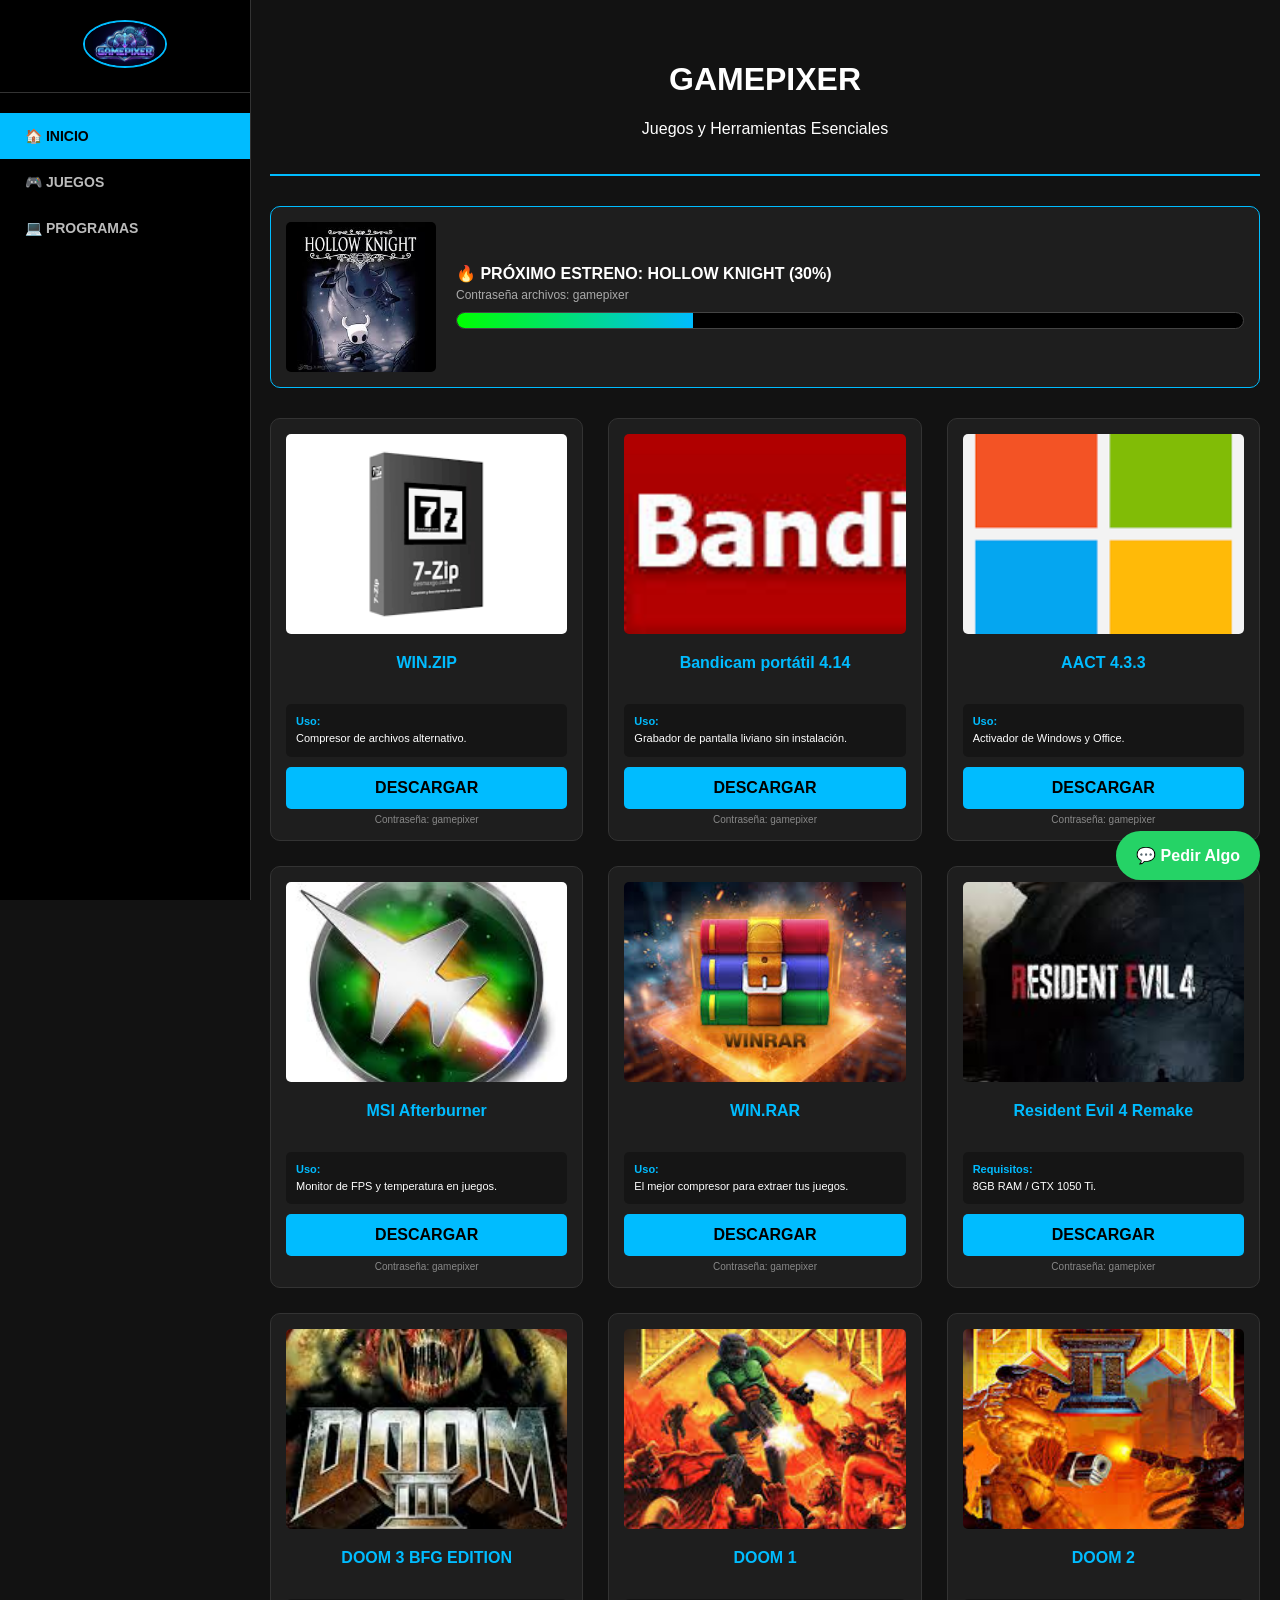
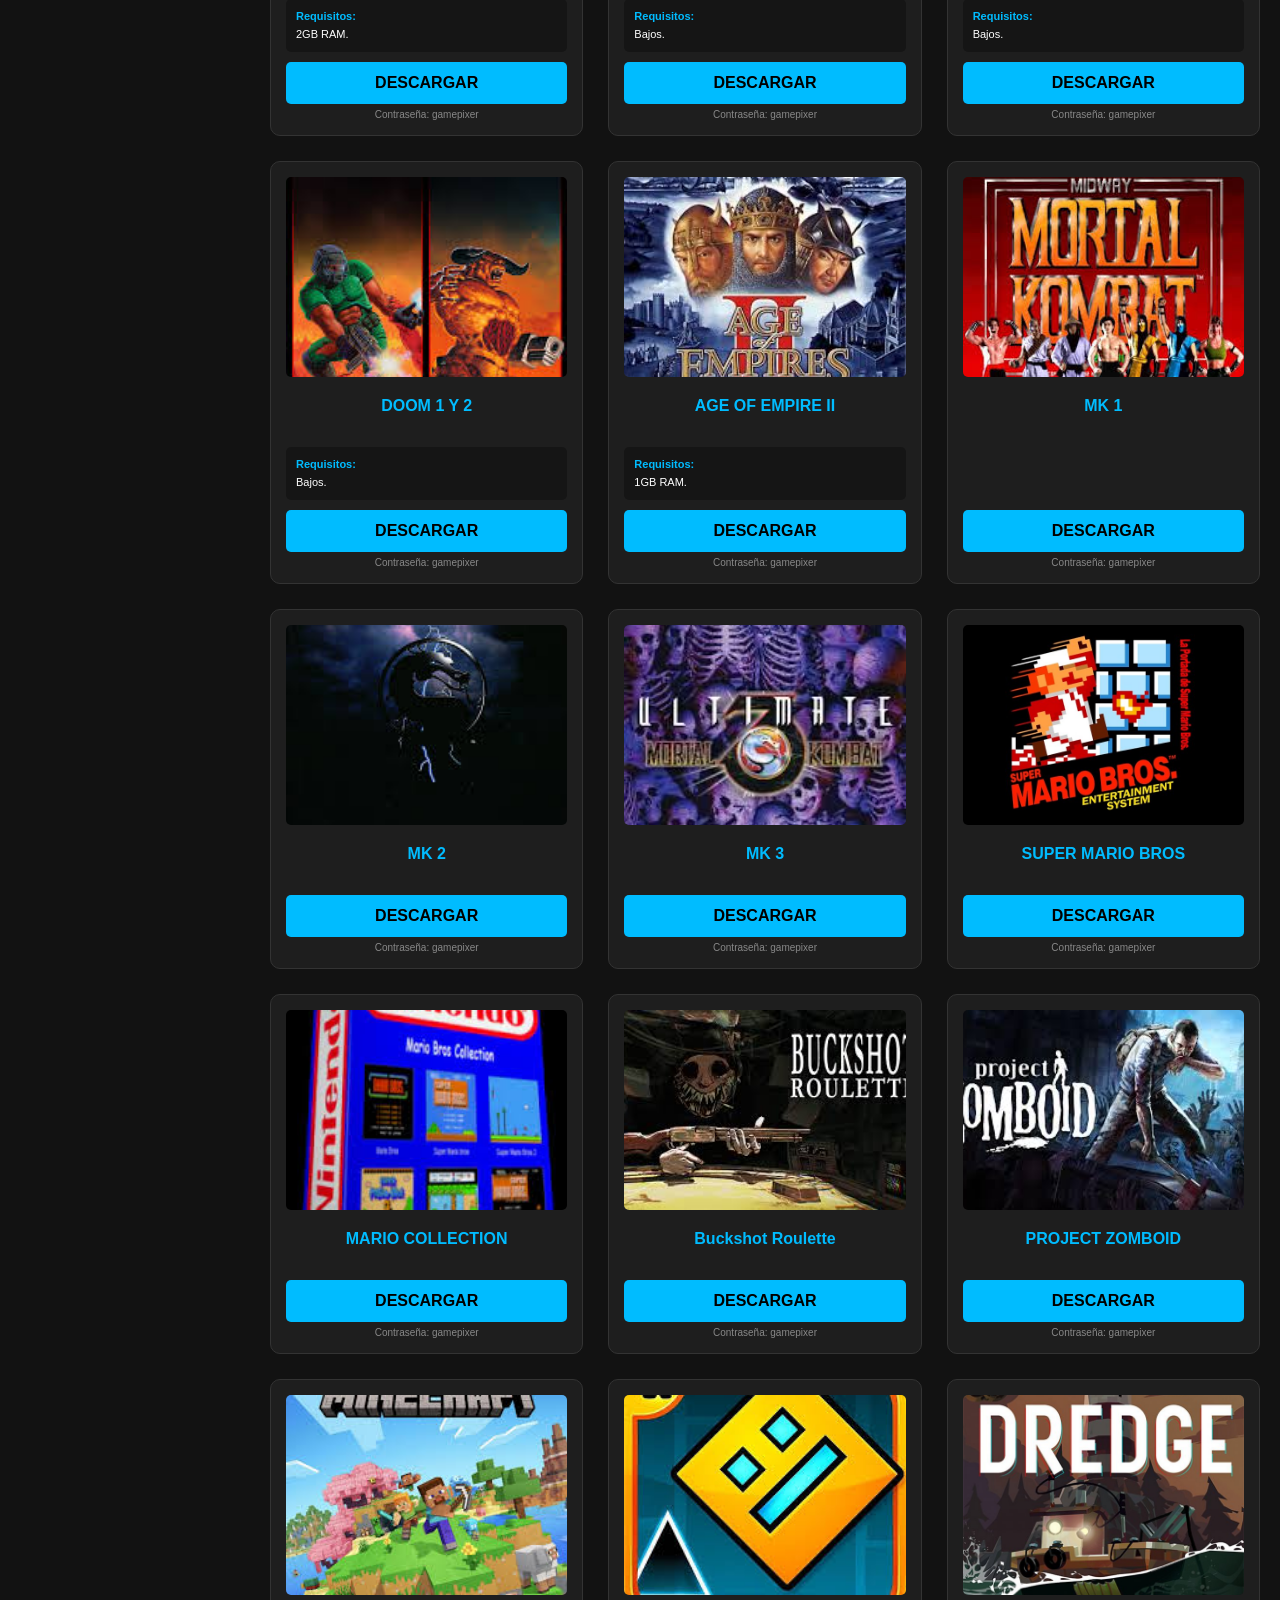
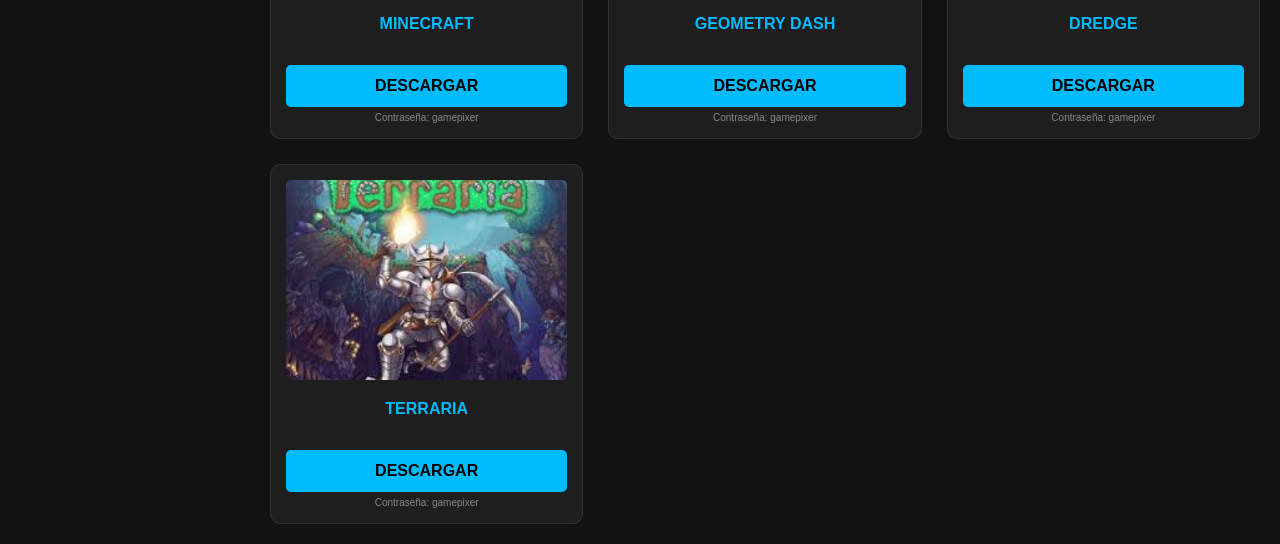
==== index.html @ 9a221add "Add files via upload" ====
<!DOCTYPE html>
<html lang="es">
<head>
    <meta charset="UTF-8">
    <meta name="viewport" content="width=device-width, initial-scale=1.0">
    <title>GamePixer | Catálogo Completo</title>
    <link rel="icon" href="imagenes/logo.jpg" type="image/x-icon">
    <style>
        :root {
            --primary: #00bcff;
            --bg-body: #121212;
            --bg-cards: #1e1e1e;
            --sidebar-width: 250px;
        }

        body {
            font-family: Arial, sans-serif;
            margin: 0;
            background-color: var(--bg-body);
            color: white;
            display: flex;
        }

        /* --- BARRA LATERAL --- */
        .sidebar {
            width: var(--sidebar-width);
            height: 100vh;
            background-color: #000;
            position: fixed;
            border-right: 1px solid #333;
            display: flex;
            flex-direction: column;
            z-index: 1000;
        }

        .sidebar-header {
            padding: 20px;
            text-align: center;
            border-bottom: 1px solid #333;
        }

        .sidebar-header img { width: 80px; border-radius: 50%; border: 2px solid var(--primary); }

        .nav-links { padding: 20px 0; flex-grow: 1; }

        .nav-item {
            padding: 15px 25px;
            cursor: pointer;
            transition: 0.3s;
            display: block;
            color: #bbb;
            text-decoration: none;
            font-weight: bold;
            font-size: 14px;
        }

        .nav-item:hover, .nav-item.active { background-color: var(--primary); color: #000; }

        /* --- CONTENIDO PRINCIPAL --- */
        .main-content {
            margin-left: var(--sidebar-width);
            flex-grow: 1;
            padding: 20px;
        }

        header {
            text-align: center;
            padding: 20px;
            border-bottom: 2px solid var(--primary);
            margin-bottom: 30px;
        }

        /* --- SECCIÓN DE ESTRENO --- */
        .seccion-estreno {
            background: var(--bg-cards);
            border-radius: 10px;
            margin-bottom: 30px;
            padding: 15px;
            border: 1px solid var(--primary);
            display: flex;
            align-items: center;
            gap: 20px;
            min-height: 120px; 
        }

        .foto-estreno {
            width: 150px;
            max-height: 150px;
            object-fit: contain; 
            border-radius: 5px;
            background-color: #000; 
        }

        .info-estreno {
            flex-grow: 1;
        }

        .barra-fuera {
            background: #000;
            height: 15px;
            border-radius: 10px;
            overflow: hidden;
            margin-top: 10px;
            border: 1px solid #444;
        }

        .barra-dentro {
            background: linear-gradient(90deg, #00ff00, var(--primary));
            width: 30%;
            height: 100%;
        }

        /* GRID */
        .grid-items {
            display: grid;
            grid-template-columns: repeat(auto-fill, minmax(240px, 1fr));
            gap: 25px;
        }

        .tarjeta {
            background-color: var(--bg-cards);
            border-radius: 10px;
            padding: 15px;
            text-align: left;
            transition: 0.3s;
            border: 1px solid #333;
            display: flex;
            flex-direction: column;
        }

        .tarjeta:hover { transform: translateY(-5px); border-color: var(--primary); }

        .tarjeta img {
            width: 100%;
            height: 200px;
            object-fit: cover;
            border-radius: 5px;
            margin-bottom: 10px;
        }

        .tarjeta h3 { font-size: 16px; margin: 10px 0; color: var(--primary); text-align: center; height: 40px; overflow: hidden; }

        .info-box {
            background: rgba(0,0,0,0.3);
            padding: 10px;
            border-radius: 5px;
            margin-bottom: 10px;
            font-size: 11px;
            line-height: 1.4;
        }

        .info-box strong { color: var(--primary); display: block; margin-bottom: 2px; }

        .pass-text {
            font-size: 10px;
            color: #888;
            text-align: center;
            margin-top: 5px;
        }

        .boton-descarga {
            display: block;
            background-color: var(--primary);
            color: #000;
            padding: 12px;
            text-decoration: none;
            font-weight: bold;
            border-radius: 5px;
            text-align: center;
            margin-top: auto;
        }

        .boton-whatsapp {
            position: fixed;
            bottom: 20px;
            right: 20px;
            background-color: #25d366;
            color: white;
            padding: 15px 20px;
            border-radius: 50px;
            text-decoration: none;
            font-weight: bold;
            z-index: 2000;
        }

        @media (max-width: 768px) {
            .sidebar { width: 70px; }
            .sidebar span { display: none; }
            .main-content { margin-left: 70px; }
            .seccion-estreno { flex-direction: column; text-align: center; }
        }
    </style>
</head>
<body>

<div class="sidebar">
    <div class="sidebar-header">
        <img src="imagenes/logo.jpg" alt="GamePixer">
    </div>
    <div class="nav-links">
        <div class="nav-item active" onclick="filtrar('TODO', this)"><span>🏠 INICIO</span></div>
        <div class="nav-item" onclick="filtrar('JUEGO', this)"><span>🎮 JUEGOS</span></div>
        <div class="nav-item" onclick="filtrar('PROGRAMA', this)"><span>💻 PROGRAMAS</span></div>
    </div>
</div>

<div class="main-content">
    <header>
        <h1>GAMEPIXER</h1>
        <p>Juegos y Herramientas Esenciales</p>
    </header>

    <div class="seccion-estreno">
        <img src="imagenes/hollow.jpg" alt="Estreno" class="foto-estreno">
        <div class="info-estreno">
            <strong>🔥 PRÓXIMO ESTRENO: HOLLOW KNIGHT (30%)</strong>
            <p style="font-size: 12px; color: #aaa; margin: 5px 0 0 0;">Contraseña archivos: gamepixer</p>
            <div class="barra-fuera"><div class="barra-dentro"></div></div>
        </div>
    </div>

    <div class="grid-items" id="contenedor">
        
        <div class="tarjeta" data-tipo="PROGRAMA">
            <img src="imagenes/ZIP7.png">
            <h3>WIN.ZIP</h3>
            <div class="info-box"><strong>Uso:</strong> Compresor de archivos alternativo.</div>
            <a href="https://gofile.io/d/qIQ98P" class="boton-descarga">DESCARGAR</a>
            <div class="pass-text">Contraseña: gamepixer</div>
        </div>

        <div class="tarjeta" data-tipo="PROGRAMA">
            <img src="imagenes/BANDICAM.jpg">
            <h3>Bandicam portátil 4.14</h3>
            <div class="info-box"><strong>Uso:</strong> Grabador de pantalla liviano sin instalación.</div>
            <a href="https://gofile.io/d/0h1gQy" class="boton-descarga">DESCARGAR</a>
            <div class="pass-text">Contraseña: gamepixer</div>
        </div>

        <div class="tarjeta" data-tipo="PROGRAMA">
            <img src="imagenes/MICROSOFT.png">
            <h3>AACT 4.3.3</h3>
            <div class="info-box"><strong>Uso:</strong> Activador de Windows y Office.</div>
            <a href="https://gofile.io/d/H23lP4" class="boton-descarga">DESCARGAR</a>
            <div class="pass-text">Contraseña: gamepixer</div>
        </div>

        <div class="tarjeta" data-tipo="PROGRAMA">
            <img src="imagenes/MSIAfterburnerInstaller.jpg">
            <h3>MSI Afterburner</h3>
            <div class="info-box"><strong>Uso:</strong> Monitor de FPS y temperatura en juegos.</div>
            <a href="https://gofile.io/d/PRZDaD" class="boton-descarga">DESCARGAR</a>
            <div class="pass-text">Contraseña: gamepixer</div>
        </div>

        <div class="tarjeta" data-tipo="PROGRAMA">
            <img src="imagenes/WINRAR.jpg">
            <h3>WIN.RAR</h3>
            <div class="info-box"><strong>Uso:</strong> El mejor compresor para extraer tus juegos.</div>
            <a href="https://gofile.io/d/wZ80CS" class="boton-descarga">DESCARGAR</a>
            <div class="pass-text">Contraseña: gamepixer</div>
        </div>

        <div class="tarjeta" data-tipo="JUEGO">
            <img src="imagenes/Resident Evil 4 Remake.jpg">
            <h3>Resident Evil 4 Remake</h3>
            <div class="info-box"><strong>Requisitos:</strong> 8GB RAM / GTX 1050 Ti.</div>
            <a href="https://gofile.io/d/7zPGEW" class="boton-descarga">DESCARGAR</a>
            <div class="pass-text">Contraseña: gamepixer</div>
        </div>

        <div class="tarjeta" data-tipo="JUEGO">
            <img src="imagenes/doom 3.jpg">
            <h3>DOOM 3 BFG EDITION</h3>
            <div class="info-box"><strong>Requisitos:</strong> 2GB RAM.</div>
            <a href="https://www.mediafire.com/file/buujd9rqsb7e8dl/Doom_3_BFG_EDITION_-_RanDyso.rar/file" class="boton-descarga">DESCARGAR</a>
            <div class="pass-text">Contraseña: gamepixer</div>
        </div>

        <div class="tarjeta" data-tipo="JUEGO">
            <img src="imagenes/doom 1.jpg">
            <h3>DOOM 1</h3>
            <div class="info-box"><strong>Requisitos:</strong> Bajos.</div>
            <a href="https://www.mediafire.com/file/7cjsrg2r5k3xvma/Doom_1.rar/file" class="boton-descarga">DESCARGAR</a>
            <div class="pass-text">Contraseña: gamepixer</div>
        </div>

        <div class="tarjeta" data-tipo="JUEGO">
            <img src="imagenes/doom 2.jpg">
            <h3>DOOM 2</h3>
            <div class="info-box"><strong>Requisitos:</strong> Bajos.</div>
            <a href="https://www.mediafire.com/file/2aodacdw733qvou/Doom_2.rar/file" class="boton-descarga">DESCARGAR</a>
            <div class="pass-text">Contraseña: gamepixer</div>
        </div>

        <div class="tarjeta" data-tipo="JUEGO">
            <img src="imagenes/DOOM 1 Y 2.jpg">
            <h3>DOOM 1 Y 2</h3>
            <div class="info-box"><strong>Requisitos:</strong> Bajos.</div>
            <a href="https://gofile.io/d/fPKMxI" class="boton-descarga">DESCARGAR</a>
            <div class="pass-text">Contraseña: gamepixer</div>
        </div>

        <div class="tarjeta" data-tipo="JUEGO">
            <img src="imagenes/age of empire 2.jpg">
            <h3>AGE OF EMPIRE II</h3>
            <div class="info-box"><strong>Requisitos:</strong> 1GB RAM.</div>
            <a href="https://www.mediafire.com/file/c32ar38s7r1mndc/A.O.E_2.rar/file" class="boton-descarga">DESCARGAR</a>
            <div class="pass-text">Contraseña: gamepixer</div>
        </div>

        <div class="tarjeta" data-tipo="JUEGO">
            <img src="imagenes/mk 1.jpg">
            <h3>MK 1</h3>
            <a href="https://www.mediafire.com/file/uuafy6p45zyuf50/MORTAL_KOMBAT_1.rar/file" class="boton-descarga">DESCARGAR</a>
            <div class="pass-text">Contraseña: gamepixer</div>
        </div>

        <div class="tarjeta" data-tipo="JUEGO">
            <img src="imagenes/mk 2.jpg">
            <h3>MK 2</h3>
            <a href="https://www.mediafire.com/file/wenqun0x2u6hn5w/MORTAL_KOMBAT_2.rar/file" class="boton-descarga">DESCARGAR</a>
            <div class="pass-text">Contraseña: gamepixer</div>
        </div>

        <div class="tarjeta" data-tipo="JUEGO">
            <img src="imagenes/mk 3.jpg">
            <h3>MK 3</h3>
            <a href="https://www.mediafire.com/file/0l86cm60s8a2ce8/MORTAL_KOMBAT_3.rar/file" class="boton-descarga">DESCARGAR</a>
            <div class="pass-text">Contraseña: gamepixer</div>
        </div>

        <div class="tarjeta" data-tipo="JUEGO">
            <img src="imagenes/super mario bros.jpg">
            <h3>SUPER MARIO BROS</h3>
            <a href="https://www.mediafire.com/file/9eaolq4cr1rz6fc/super_mario_bros_1.rar/file" class="boton-descarga">DESCARGAR</a>
            <div class="pass-text">Contraseña: gamepixer</div>
        </div>

        <div class="tarjeta" data-tipo="JUEGO">
            <img src="imagenes/mario collection.jpg">
            <h3>MARIO COLLECTION</h3>
            <a href="https://www.mediafire.com/file/w9njimq8pnwq54l/Mario_Bros_Collection.rar/file" class="boton-descarga">DESCARGAR</a>
            <div class="pass-text">Contraseña: gamepixer</div>
        </div>

        <div class="tarjeta" data-tipo="JUEGO">
            <img src="imagenes/Buckshot Roulette.jpg">
            <h3>Buckshot Roulette</h3>
            <a href="https://www.mediafire.com/file/c6e1gdxej610f4g/BuckShot-Roulette-SteamRIP.com.rar/file" class="boton-descarga">DESCARGAR</a>
            <div class="pass-text">Contraseña: gamepixer</div>
        </div>

        <div class="tarjeta" data-tipo="JUEGO">
            <img src="imagenes/PROJECT ZOMBOID.jpg">
            <h3>PROJECT ZOMBOID</h3>
            <a href="https://gofile.io/d/4NBZgI" class="boton-descarga">DESCARGAR</a>
            <div class="pass-text">Contraseña: gamepixer</div>
        </div>

        <div class="tarjeta" data-tipo="JUEGO">
            <img src="imagenes/minecrtaft.jpg">
            <h3>MINECRAFT</h3>
            <a href="https://www.mediafire.com/file/7mk994oiqe074ow/Minecraft_Bedrock_Edition.iso/file" class="boton-descarga">DESCARGAR</a>
            <div class="pass-text">Contraseña: gamepixer</div>
        </div>

        <div class="tarjeta" data-tipo="JUEGO">
            <img src="imagenes/geometridash.jpg">
            <h3>GEOMETRY DASH</h3>
            <a href="https://www.mediafire.com/file/88488wd72eqauvp/geometry_dash.zip/file" class="boton-descarga">DESCARGAR</a>
            <div class="pass-text">Contraseña: gamepixer</div>
        </div>

        <div class="tarjeta" data-tipo="JUEGO">
            <img src="imagenes/dredge.jpg">
            <h3>DREDGE</h3>
            <a href="https://www.mediafire.com/file/spyvknm5qsvhcwj/dredge.rar/file" class="boton-descarga">DESCARGAR</a>
            <div class="pass-text">Contraseña: gamepixer</div>
        </div>

        <div class="tarjeta" data-tipo="JUEGO">
            <img src="imagenes/terraria.jpg">
            <h3>TERRARIA</h3>
            <a href="https://www.mediafire.com/file/nb16j1nbk3xlnbg/Terraria.iso/file" class="boton-descarga">DESCARGAR</a>
            <div class="pass-text">Contraseña: gamepixer</div>
        </div>

    </div>
</div>

<a href="https://wa.me/2665277808" class="boton-whatsapp" target="_blank">💬 Pedir Algo</a>

<script>
    function filtrar(tipo, el) {
        document.querySelectorAll('.nav-item').forEach(item => item.classList.remove('active'));
        el.classList.add('active');

        let tarjetas = document.getElementsByClassName('tarjeta');
        for (let t of tarjetas) {
            if (tipo === 'TODO') {
                t.style.display = "flex";
            } else {
                t.style.display = (t.getAttribute('data-tipo') === tipo) ? "flex" : "none";
            }
        }
    }
</script>

</body>
</html>
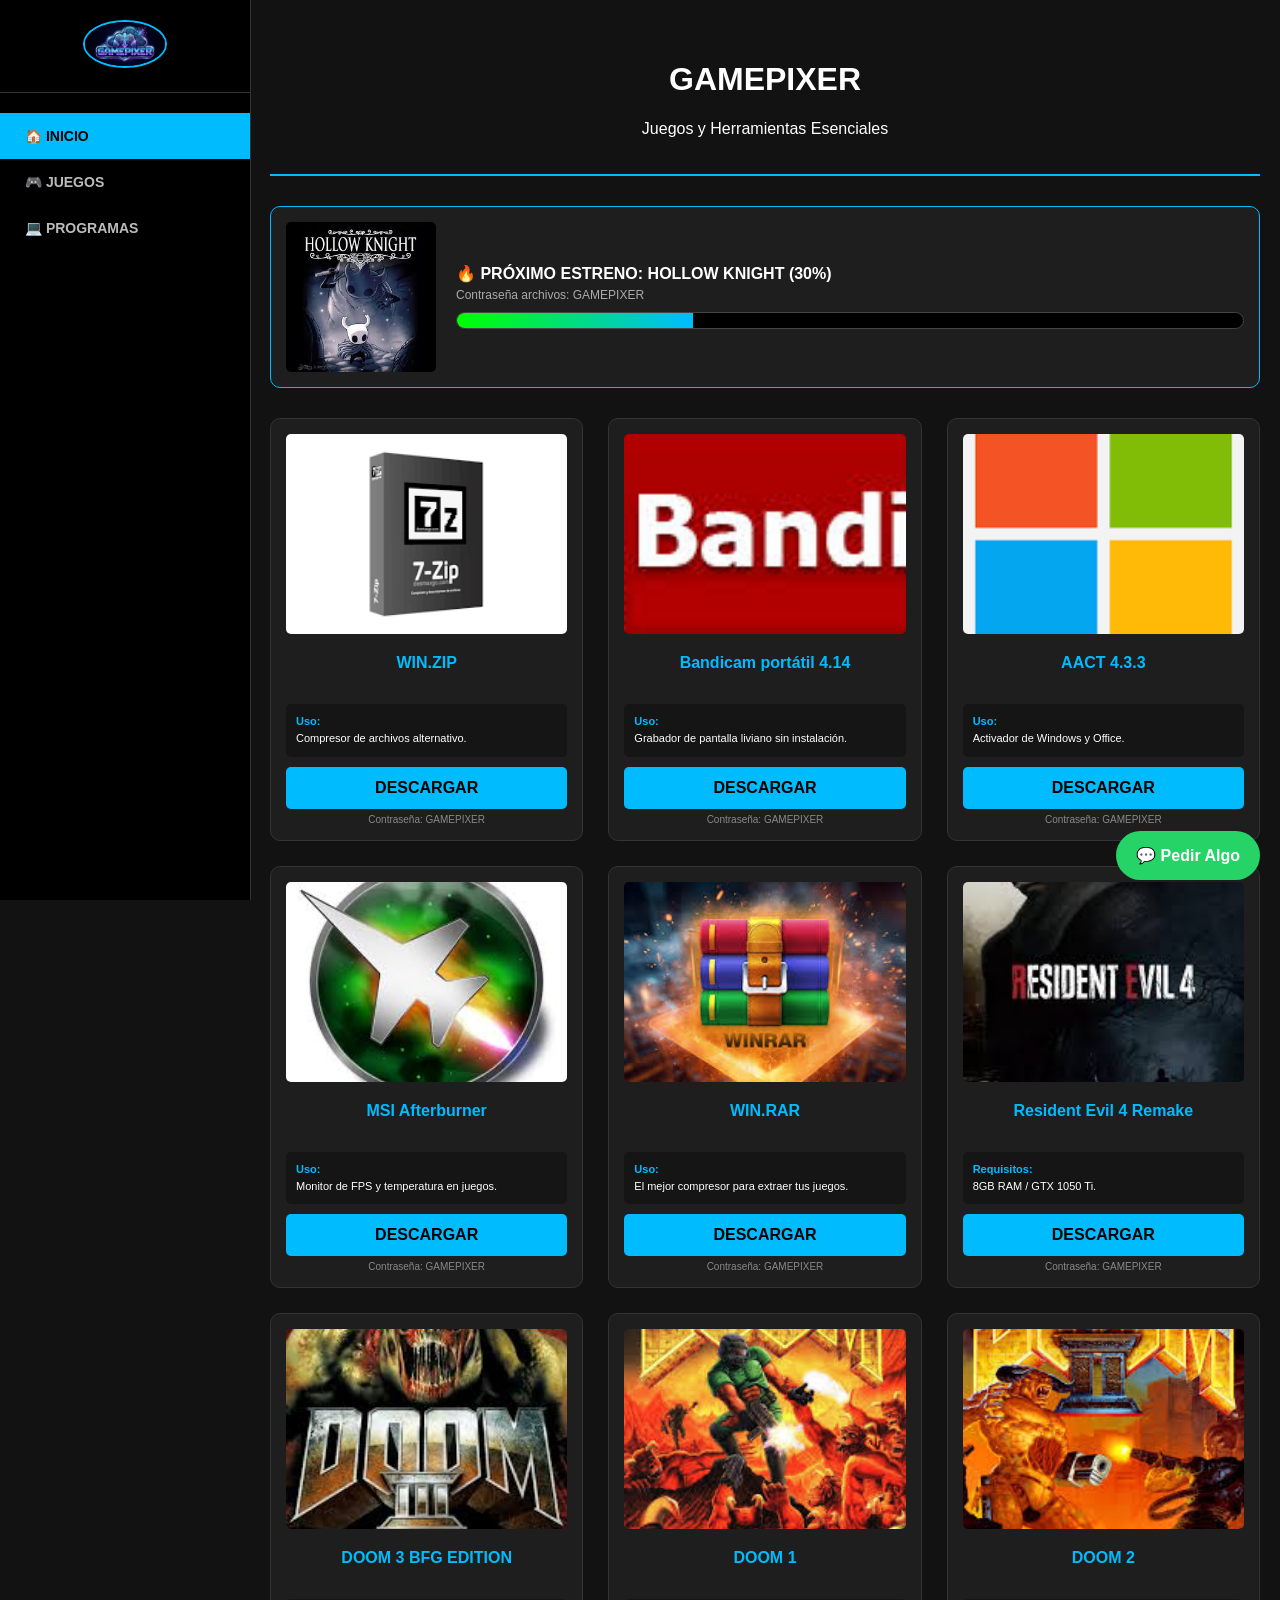
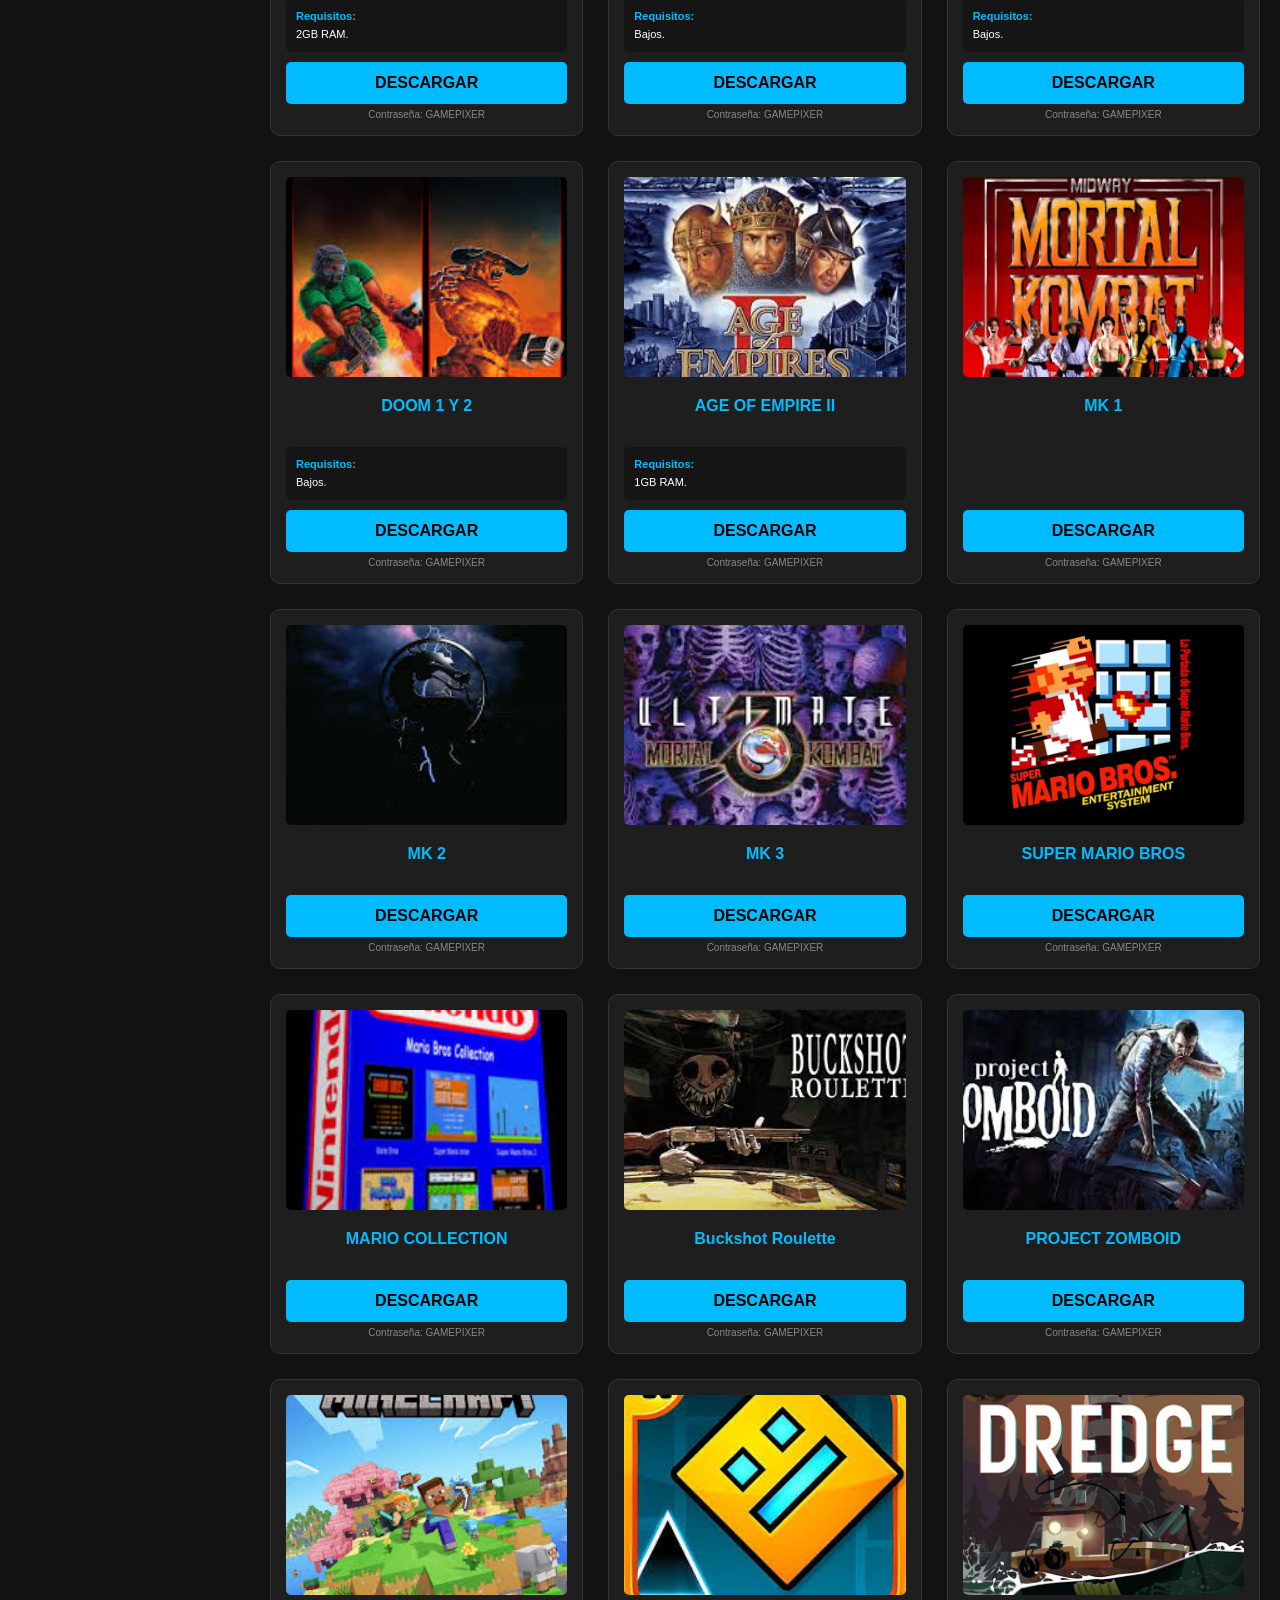
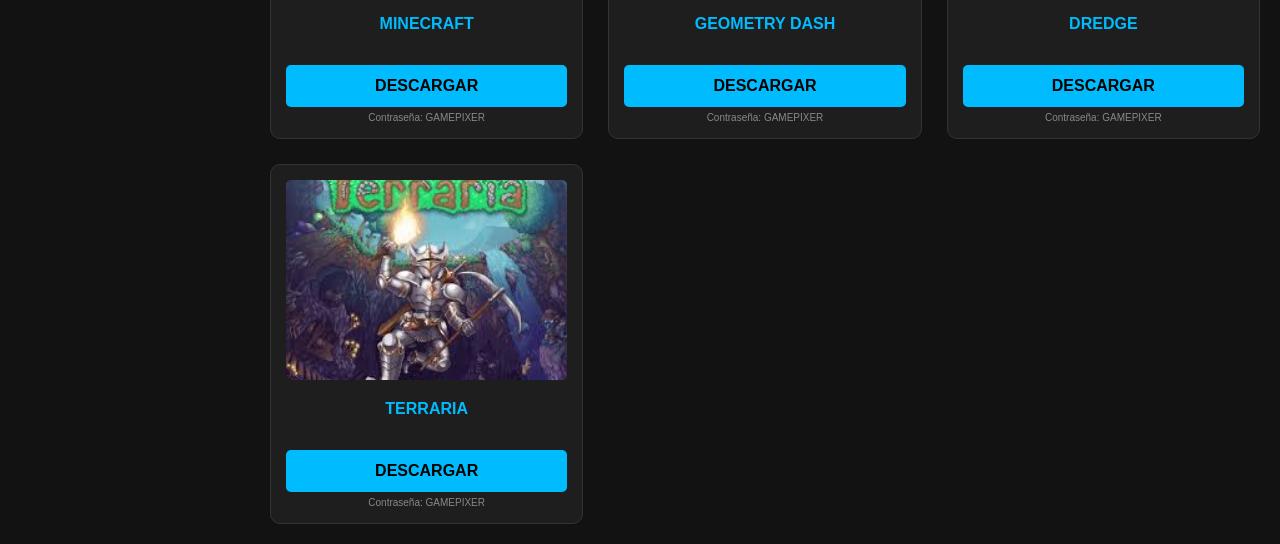
==== commit 9d41f821: "Add files via upload" ====
--- a/index.html
+++ b/index.html
@@ -195,7 +195,7 @@
 
 <div class="sidebar">
     <div class="sidebar-header">
-        <img src="imagenes/logo.jpg" alt="GamePixer">
+        <img src="imagenes/logo.jpg" alt="GAMEPIXER">
     </div>
     <div class="nav-links">
         <div class="nav-item active" onclick="filtrar('TODO', this)"><span>🏠 INICIO</span></div>
@@ -214,7 +214,7 @@
         <img src="imagenes/hollow.jpg" alt="Estreno" class="foto-estreno">
         <div class="info-estreno">
             <strong>🔥 PRÓXIMO ESTRENO: HOLLOW KNIGHT (30%)</strong>
-            <p style="font-size: 12px; color: #aaa; margin: 5px 0 0 0;">Contraseña archivos: gamepixer</p>
+            <p style="font-size: 12px; color: #aaa; margin: 5px 0 0 0;">Contraseña archivos: GAMEPIXER</p>
             <div class="barra-fuera"><div class="barra-dentro"></div></div>
         </div>
     </div>
@@ -226,7 +226,7 @@
             <h3>WIN.ZIP</h3>
             <div class="info-box"><strong>Uso:</strong> Compresor de archivos alternativo.</div>
             <a href="https://gofile.io/d/qIQ98P" class="boton-descarga">DESCARGAR</a>
-            <div class="pass-text">Contraseña: gamepixer</div>
+            <div class="pass-text">Contraseña: GAMEPIXER</div>
         </div>
 
         <div class="tarjeta" data-tipo="PROGRAMA">
@@ -234,7 +234,7 @@
             <h3>Bandicam portátil 4.14</h3>
             <div class="info-box"><strong>Uso:</strong> Grabador de pantalla liviano sin instalación.</div>
             <a href="https://gofile.io/d/0h1gQy" class="boton-descarga">DESCARGAR</a>
-            <div class="pass-text">Contraseña: gamepixer</div>
+            <div class="pass-text">Contraseña: GAMEPIXER</div>
         </div>
 
         <div class="tarjeta" data-tipo="PROGRAMA">
@@ -242,7 +242,7 @@
             <h3>AACT 4.3.3</h3>
             <div class="info-box"><strong>Uso:</strong> Activador de Windows y Office.</div>
             <a href="https://gofile.io/d/H23lP4" class="boton-descarga">DESCARGAR</a>
-            <div class="pass-text">Contraseña: gamepixer</div>
+            <div class="pass-text">Contraseña: GAMEPIXER</div>
         </div>
 
         <div class="tarjeta" data-tipo="PROGRAMA">
@@ -250,7 +250,7 @@
             <h3>MSI Afterburner</h3>
             <div class="info-box"><strong>Uso:</strong> Monitor de FPS y temperatura en juegos.</div>
             <a href="https://gofile.io/d/PRZDaD" class="boton-descarga">DESCARGAR</a>
-            <div class="pass-text">Contraseña: gamepixer</div>
+            <div class="pass-text">Contraseña: GAMEPIXER</div>
         </div>
 
         <div class="tarjeta" data-tipo="PROGRAMA">
@@ -258,7 +258,7 @@
             <h3>WIN.RAR</h3>
             <div class="info-box"><strong>Uso:</strong> El mejor compresor para extraer tus juegos.</div>
             <a href="https://gofile.io/d/wZ80CS" class="boton-descarga">DESCARGAR</a>
-            <div class="pass-text">Contraseña: gamepixer</div>
+            <div class="pass-text">Contraseña: GAMEPIXER</div>
         </div>
 
         <div class="tarjeta" data-tipo="JUEGO">
@@ -266,7 +266,7 @@
             <h3>Resident Evil 4 Remake</h3>
             <div class="info-box"><strong>Requisitos:</strong> 8GB RAM / GTX 1050 Ti.</div>
             <a href="https://gofile.io/d/7zPGEW" class="boton-descarga">DESCARGAR</a>
-            <div class="pass-text">Contraseña: gamepixer</div>
+            <div class="pass-text">Contraseña: GAMEPIXER</div>
         </div>
 
         <div class="tarjeta" data-tipo="JUEGO">
@@ -274,7 +274,7 @@
             <h3>DOOM 3 BFG EDITION</h3>
             <div class="info-box"><strong>Requisitos:</strong> 2GB RAM.</div>
             <a href="https://www.mediafire.com/file/buujd9rqsb7e8dl/Doom_3_BFG_EDITION_-_RanDyso.rar/file" class="boton-descarga">DESCARGAR</a>
-            <div class="pass-text">Contraseña: gamepixer</div>
+            <div class="pass-text">Contraseña: GAMEPIXER</div>
         </div>
 
         <div class="tarjeta" data-tipo="JUEGO">
@@ -282,7 +282,7 @@
             <h3>DOOM 1</h3>
             <div class="info-box"><strong>Requisitos:</strong> Bajos.</div>
             <a href="https://www.mediafire.com/file/7cjsrg2r5k3xvma/Doom_1.rar/file" class="boton-descarga">DESCARGAR</a>
-            <div class="pass-text">Contraseña: gamepixer</div>
+            <div class="pass-text">Contraseña: GAMEPIXER</div>
         </div>
 
         <div class="tarjeta" data-tipo="JUEGO">
@@ -290,7 +290,7 @@
             <h3>DOOM 2</h3>
             <div class="info-box"><strong>Requisitos:</strong> Bajos.</div>
             <a href="https://www.mediafire.com/file/2aodacdw733qvou/Doom_2.rar/file" class="boton-descarga">DESCARGAR</a>
-            <div class="pass-text">Contraseña: gamepixer</div>
+            <div class="pass-text">Contraseña: GAMEPIXER</div>
         </div>
 
         <div class="tarjeta" data-tipo="JUEGO">
@@ -298,7 +298,7 @@
             <h3>DOOM 1 Y 2</h3>
             <div class="info-box"><strong>Requisitos:</strong> Bajos.</div>
             <a href="https://gofile.io/d/fPKMxI" class="boton-descarga">DESCARGAR</a>
-            <div class="pass-text">Contraseña: gamepixer</div>
+            <div class="pass-text">Contraseña: GAMEPIXER</div>
         </div>
 
         <div class="tarjeta" data-tipo="JUEGO">
@@ -306,84 +306,84 @@
             <h3>AGE OF EMPIRE II</h3>
             <div class="info-box"><strong>Requisitos:</strong> 1GB RAM.</div>
             <a href="https://www.mediafire.com/file/c32ar38s7r1mndc/A.O.E_2.rar/file" class="boton-descarga">DESCARGAR</a>
-            <div class="pass-text">Contraseña: gamepixer</div>
+            <div class="pass-text">Contraseña: GAMEPIXER</div>
         </div>
 
         <div class="tarjeta" data-tipo="JUEGO">
             <img src="imagenes/mk 1.jpg">
             <h3>MK 1</h3>
             <a href="https://www.mediafire.com/file/uuafy6p45zyuf50/MORTAL_KOMBAT_1.rar/file" class="boton-descarga">DESCARGAR</a>
-            <div class="pass-text">Contraseña: gamepixer</div>
+            <div class="pass-text">Contraseña: GAMEPIXER</div>
         </div>
 
         <div class="tarjeta" data-tipo="JUEGO">
             <img src="imagenes/mk 2.jpg">
             <h3>MK 2</h3>
             <a href="https://www.mediafire.com/file/wenqun0x2u6hn5w/MORTAL_KOMBAT_2.rar/file" class="boton-descarga">DESCARGAR</a>
-            <div class="pass-text">Contraseña: gamepixer</div>
+            <div class="pass-text">Contraseña: GAMEPIXER</div>
         </div>
 
         <div class="tarjeta" data-tipo="JUEGO">
             <img src="imagenes/mk 3.jpg">
             <h3>MK 3</h3>
             <a href="https://www.mediafire.com/file/0l86cm60s8a2ce8/MORTAL_KOMBAT_3.rar/file" class="boton-descarga">DESCARGAR</a>
-            <div class="pass-text">Contraseña: gamepixer</div>
+            <div class="pass-text">Contraseña: GAMEPIXER</div>
         </div>
 
         <div class="tarjeta" data-tipo="JUEGO">
             <img src="imagenes/super mario bros.jpg">
             <h3>SUPER MARIO BROS</h3>
             <a href="https://www.mediafire.com/file/9eaolq4cr1rz6fc/super_mario_bros_1.rar/file" class="boton-descarga">DESCARGAR</a>
-            <div class="pass-text">Contraseña: gamepixer</div>
+            <div class="pass-text">Contraseña: GAMEPIXER</div>
         </div>
 
         <div class="tarjeta" data-tipo="JUEGO">
             <img src="imagenes/mario collection.jpg">
             <h3>MARIO COLLECTION</h3>
             <a href="https://www.mediafire.com/file/w9njimq8pnwq54l/Mario_Bros_Collection.rar/file" class="boton-descarga">DESCARGAR</a>
-            <div class="pass-text">Contraseña: gamepixer</div>
+            <div class="pass-text">Contraseña: GAMEPIXER</div>
         </div>
 
         <div class="tarjeta" data-tipo="JUEGO">
             <img src="imagenes/Buckshot Roulette.jpg">
             <h3>Buckshot Roulette</h3>
             <a href="https://www.mediafire.com/file/c6e1gdxej610f4g/BuckShot-Roulette-SteamRIP.com.rar/file" class="boton-descarga">DESCARGAR</a>
-            <div class="pass-text">Contraseña: gamepixer</div>
+            <div class="pass-text">Contraseña: GAMEPIXER</div>
         </div>
 
         <div class="tarjeta" data-tipo="JUEGO">
             <img src="imagenes/PROJECT ZOMBOID.jpg">
             <h3>PROJECT ZOMBOID</h3>
             <a href="https://gofile.io/d/4NBZgI" class="boton-descarga">DESCARGAR</a>
-            <div class="pass-text">Contraseña: gamepixer</div>
+            <div class="pass-text">Contraseña: GAMEPIXER</div>
         </div>
 
         <div class="tarjeta" data-tipo="JUEGO">
             <img src="imagenes/minecrtaft.jpg">
             <h3>MINECRAFT</h3>
             <a href="https://www.mediafire.com/file/7mk994oiqe074ow/Minecraft_Bedrock_Edition.iso/file" class="boton-descarga">DESCARGAR</a>
-            <div class="pass-text">Contraseña: gamepixer</div>
+            <div class="pass-text">Contraseña: GAMEPIXER</div>
         </div>
 
         <div class="tarjeta" data-tipo="JUEGO">
             <img src="imagenes/geometridash.jpg">
             <h3>GEOMETRY DASH</h3>
             <a href="https://www.mediafire.com/file/88488wd72eqauvp/geometry_dash.zip/file" class="boton-descarga">DESCARGAR</a>
-            <div class="pass-text">Contraseña: gamepixer</div>
+            <div class="pass-text">Contraseña: GAMEPIXER</div>
         </div>
 
         <div class="tarjeta" data-tipo="JUEGO">
             <img src="imagenes/dredge.jpg">
             <h3>DREDGE</h3>
             <a href="https://www.mediafire.com/file/spyvknm5qsvhcwj/dredge.rar/file" class="boton-descarga">DESCARGAR</a>
-            <div class="pass-text">Contraseña: gamepixer</div>
+            <div class="pass-text">Contraseña: GAMEPIXER</div>
         </div>
 
         <div class="tarjeta" data-tipo="JUEGO">
             <img src="imagenes/terraria.jpg">
             <h3>TERRARIA</h3>
             <a href="https://www.mediafire.com/file/nb16j1nbk3xlnbg/Terraria.iso/file" class="boton-descarga">DESCARGAR</a>
-            <div class="pass-text">Contraseña: gamepixer</div>
+            <div class="pass-text">Contraseña: GAMEPIXER</div>
         </div>
 
     </div>
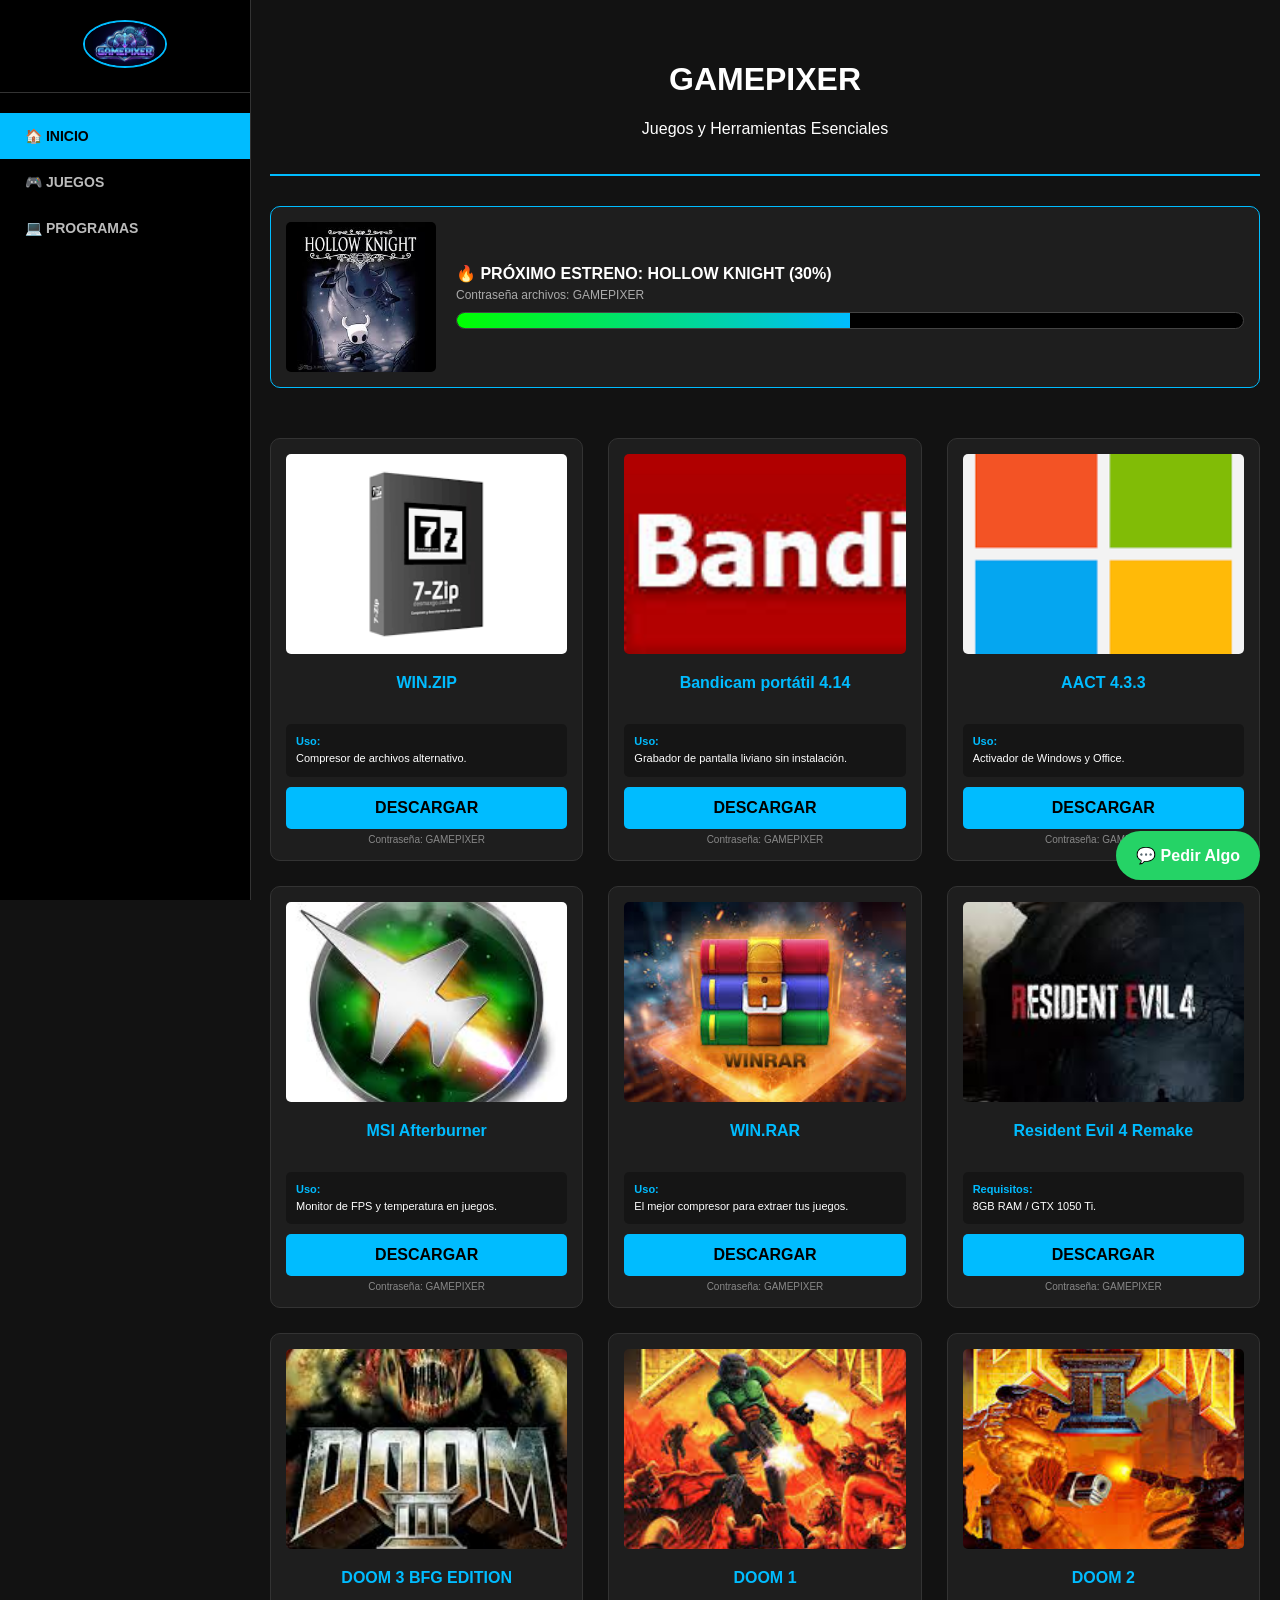
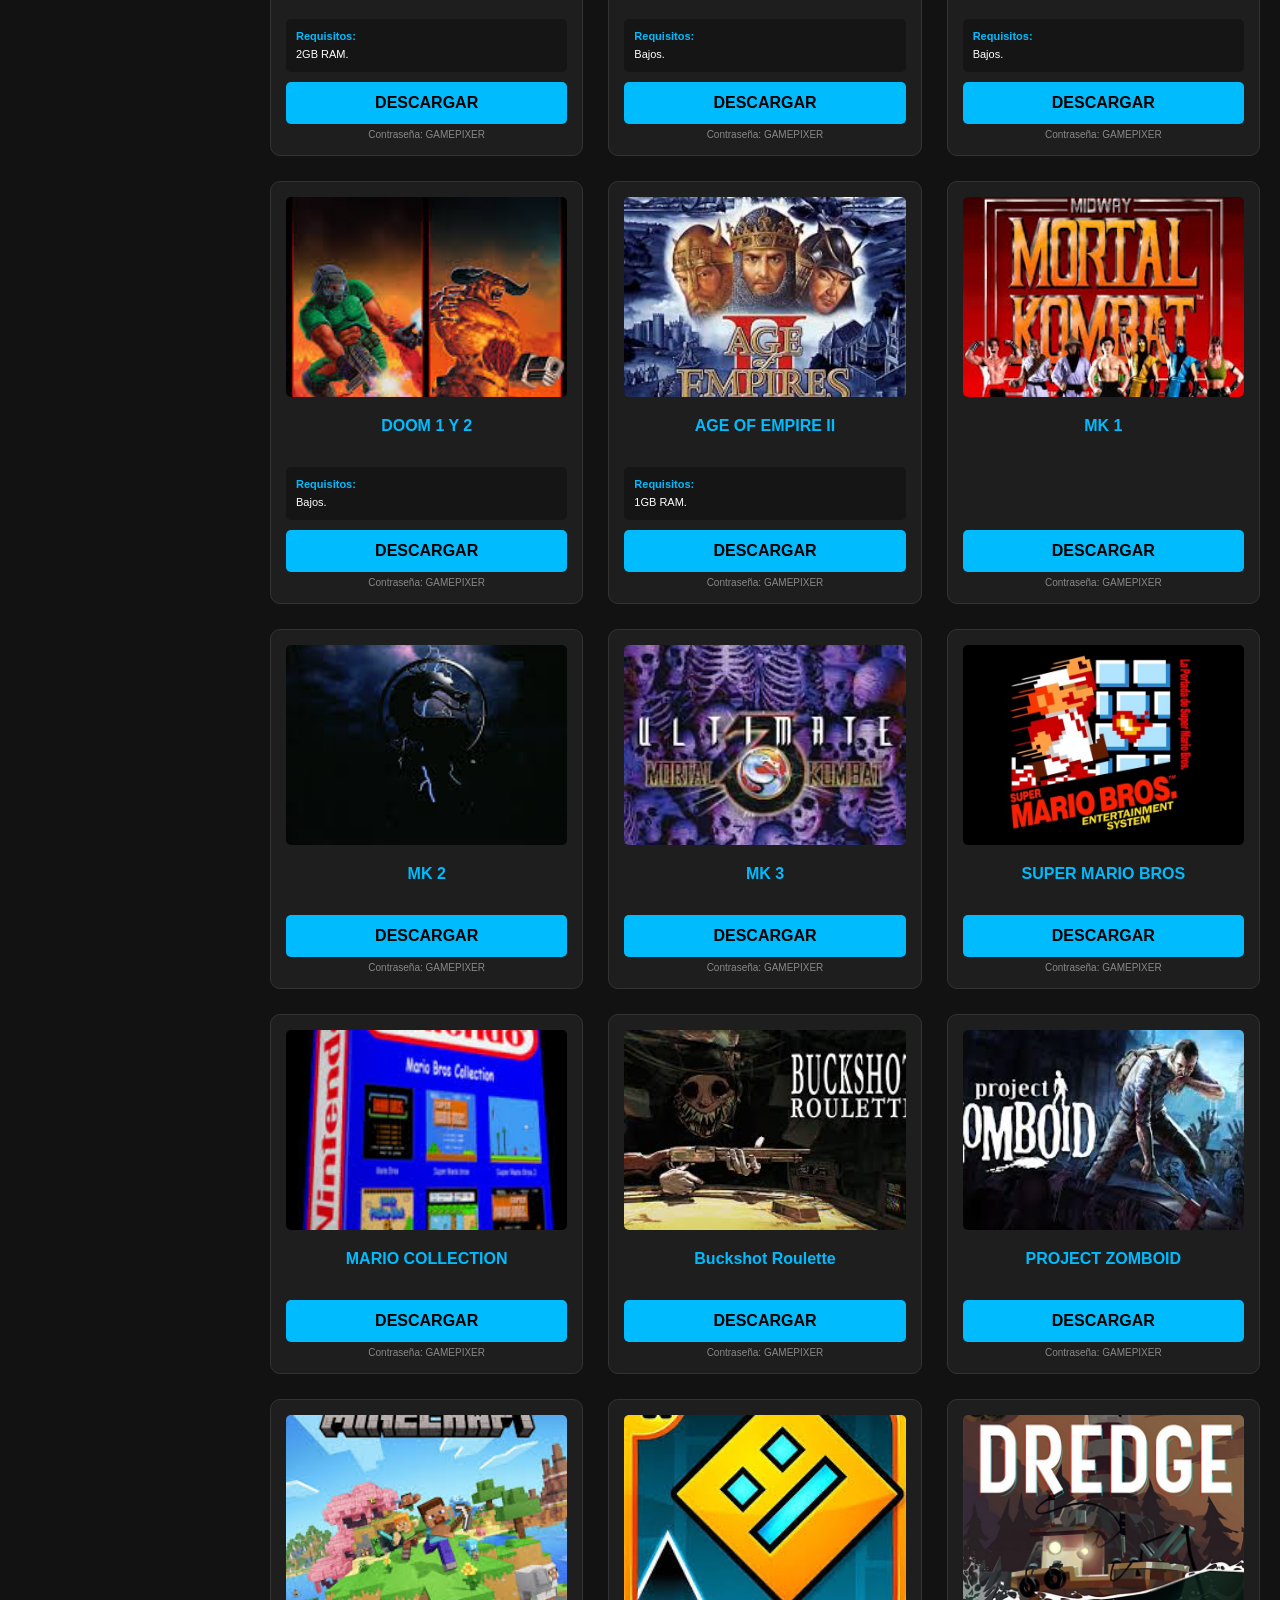
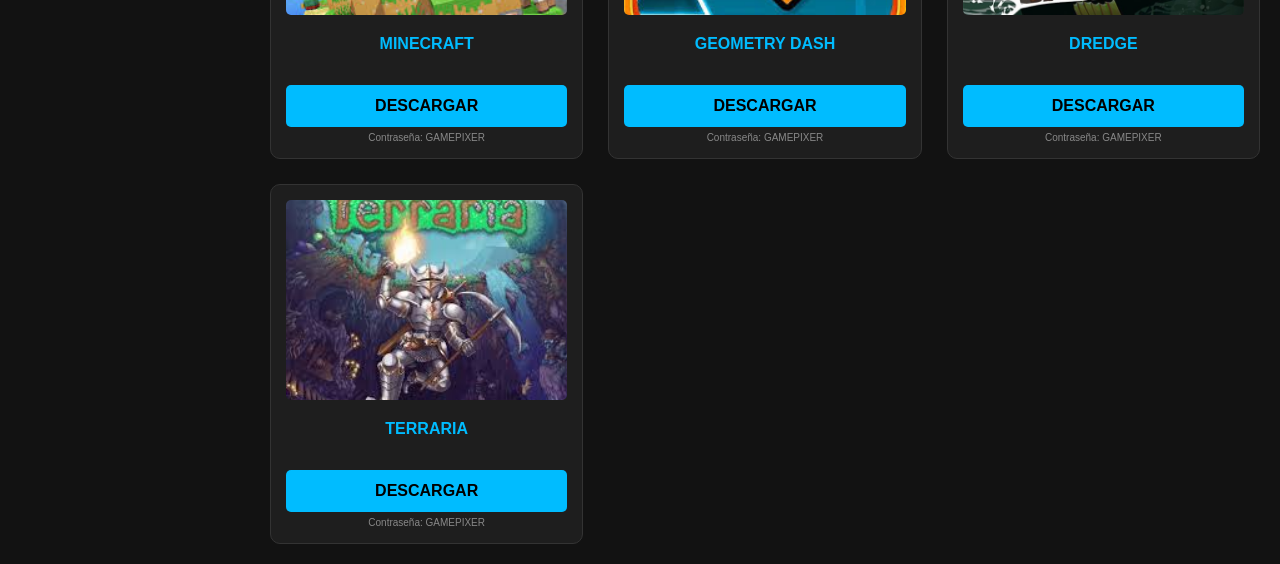
==== commit 0324a31c: "Update index.html" ====
--- a/index.html
+++ b/index.html
@@ -74,7 +74,7 @@
         .seccion-estreno {
             background: var(--bg-cards);
             border-radius: 10px;
-            margin-bottom: 30px;
+            margin-bottom: 50px;
             padding: 15px;
             border: 1px solid var(--primary);
             display: flex;
@@ -106,7 +106,7 @@
 
         .barra-dentro {
             background: linear-gradient(90deg, #00ff00, var(--primary));
-            width: 30%;
+            width: 50%;
             height: 100%;
         }
 
@@ -408,4 +408,5 @@
 </script>
 
 </body>
-</html>+
+</html>
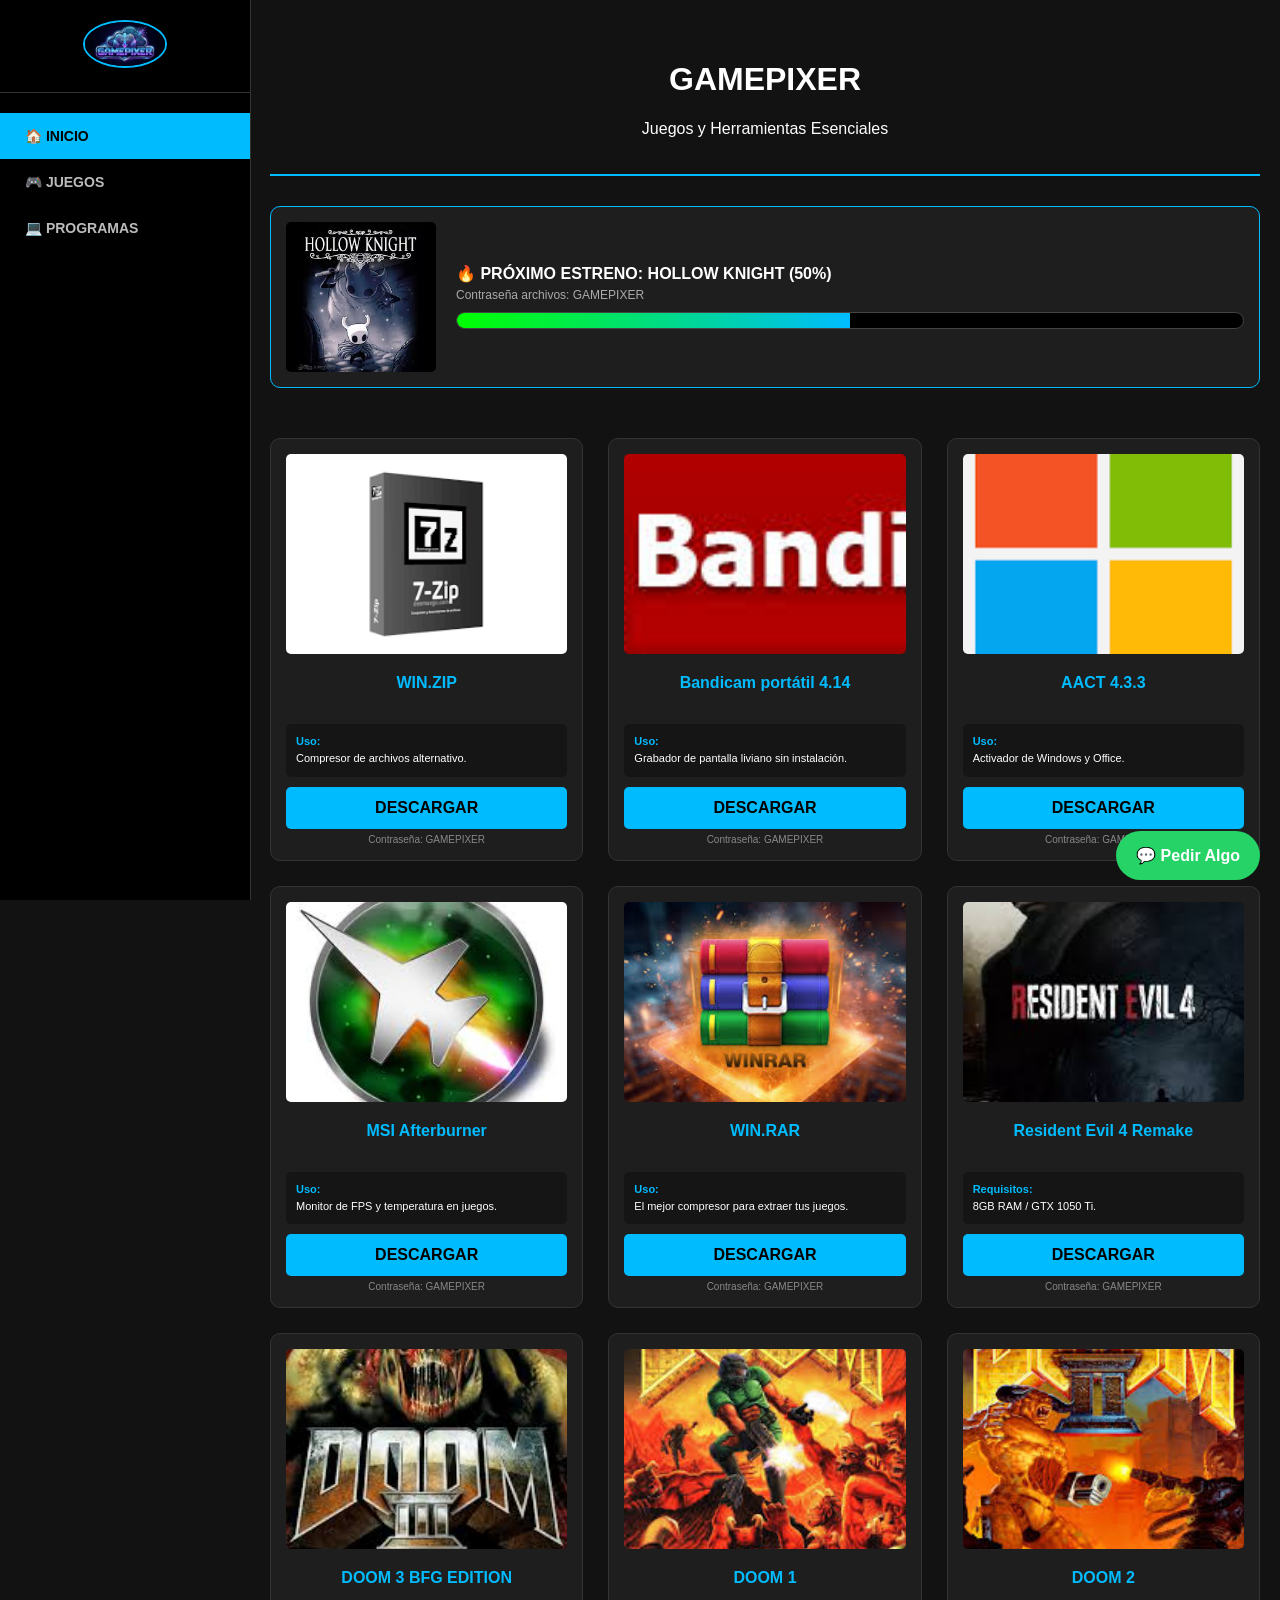
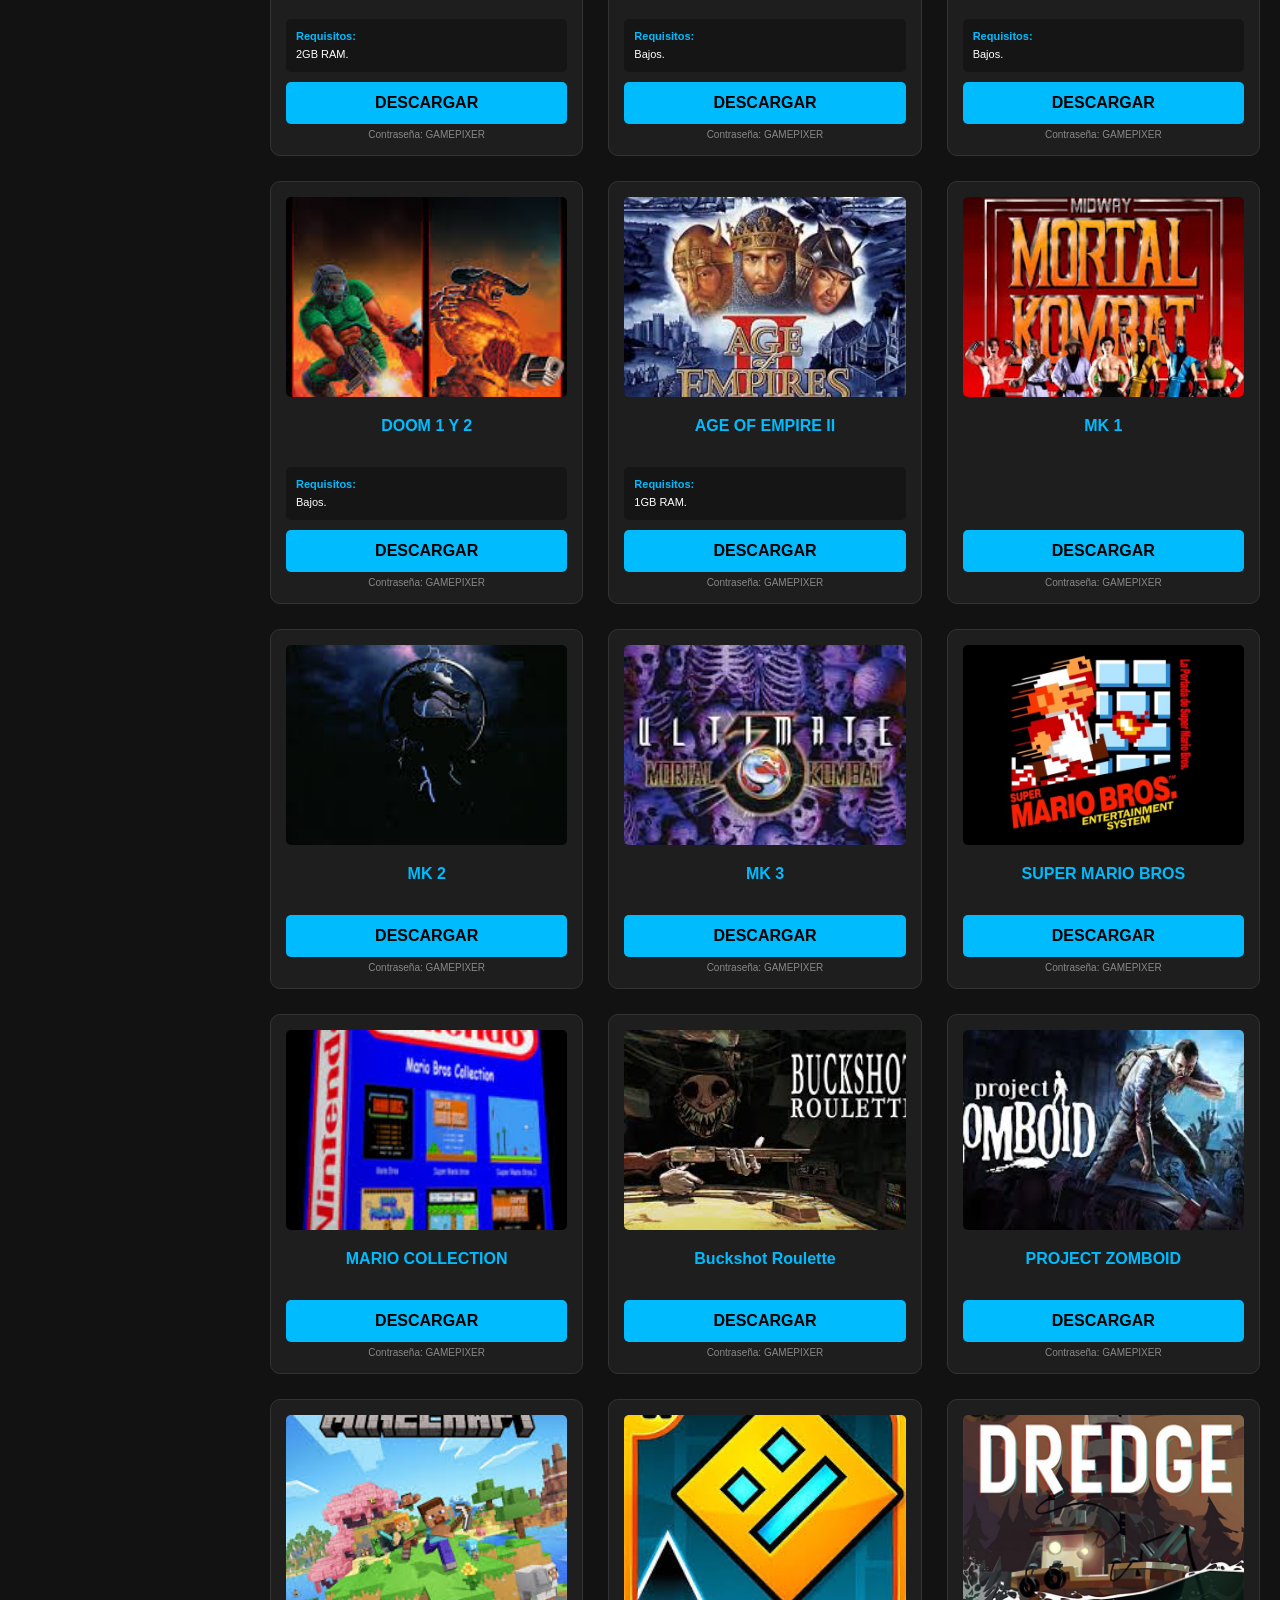
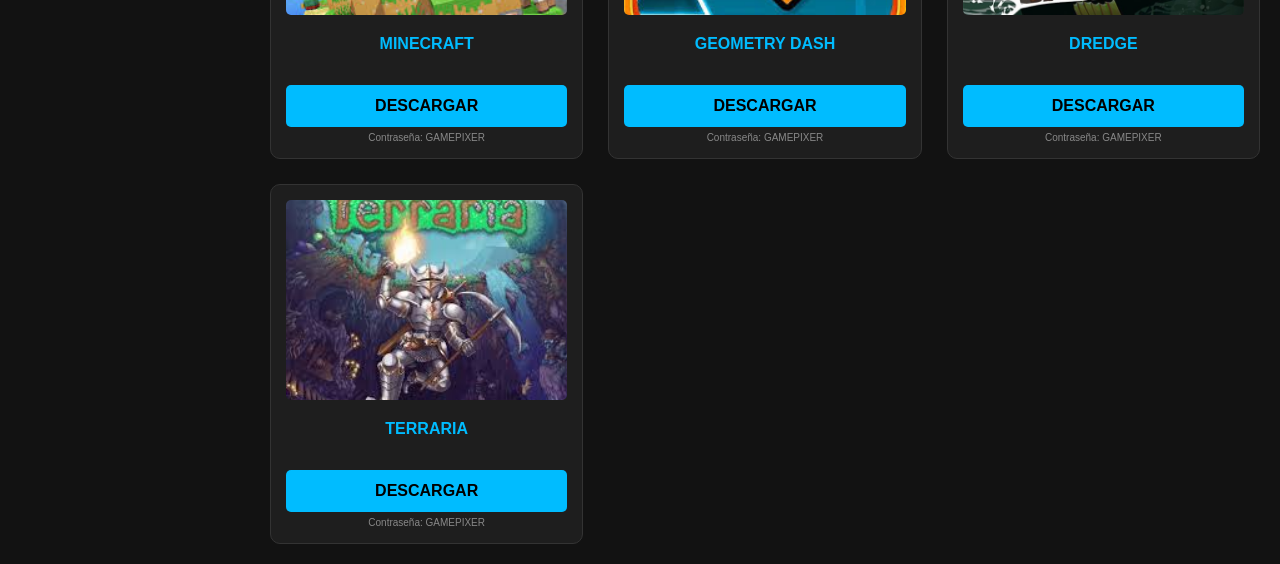
==== commit 3c6774fe: "Update index.html" ====
--- a/index.html
+++ b/index.html
@@ -213,7 +213,7 @@
     <div class="seccion-estreno">
         <img src="imagenes/hollow.jpg" alt="Estreno" class="foto-estreno">
         <div class="info-estreno">
-            <strong>🔥 PRÓXIMO ESTRENO: HOLLOW KNIGHT (30%)</strong>
+            <strong>🔥 PRÓXIMO ESTRENO: HOLLOW KNIGHT (50%)</strong>
             <p style="font-size: 12px; color: #aaa; margin: 5px 0 0 0;">Contraseña archivos: GAMEPIXER</p>
             <div class="barra-fuera"><div class="barra-dentro"></div></div>
         </div>
@@ -410,3 +410,4 @@
 </body>
 
 </html>
+
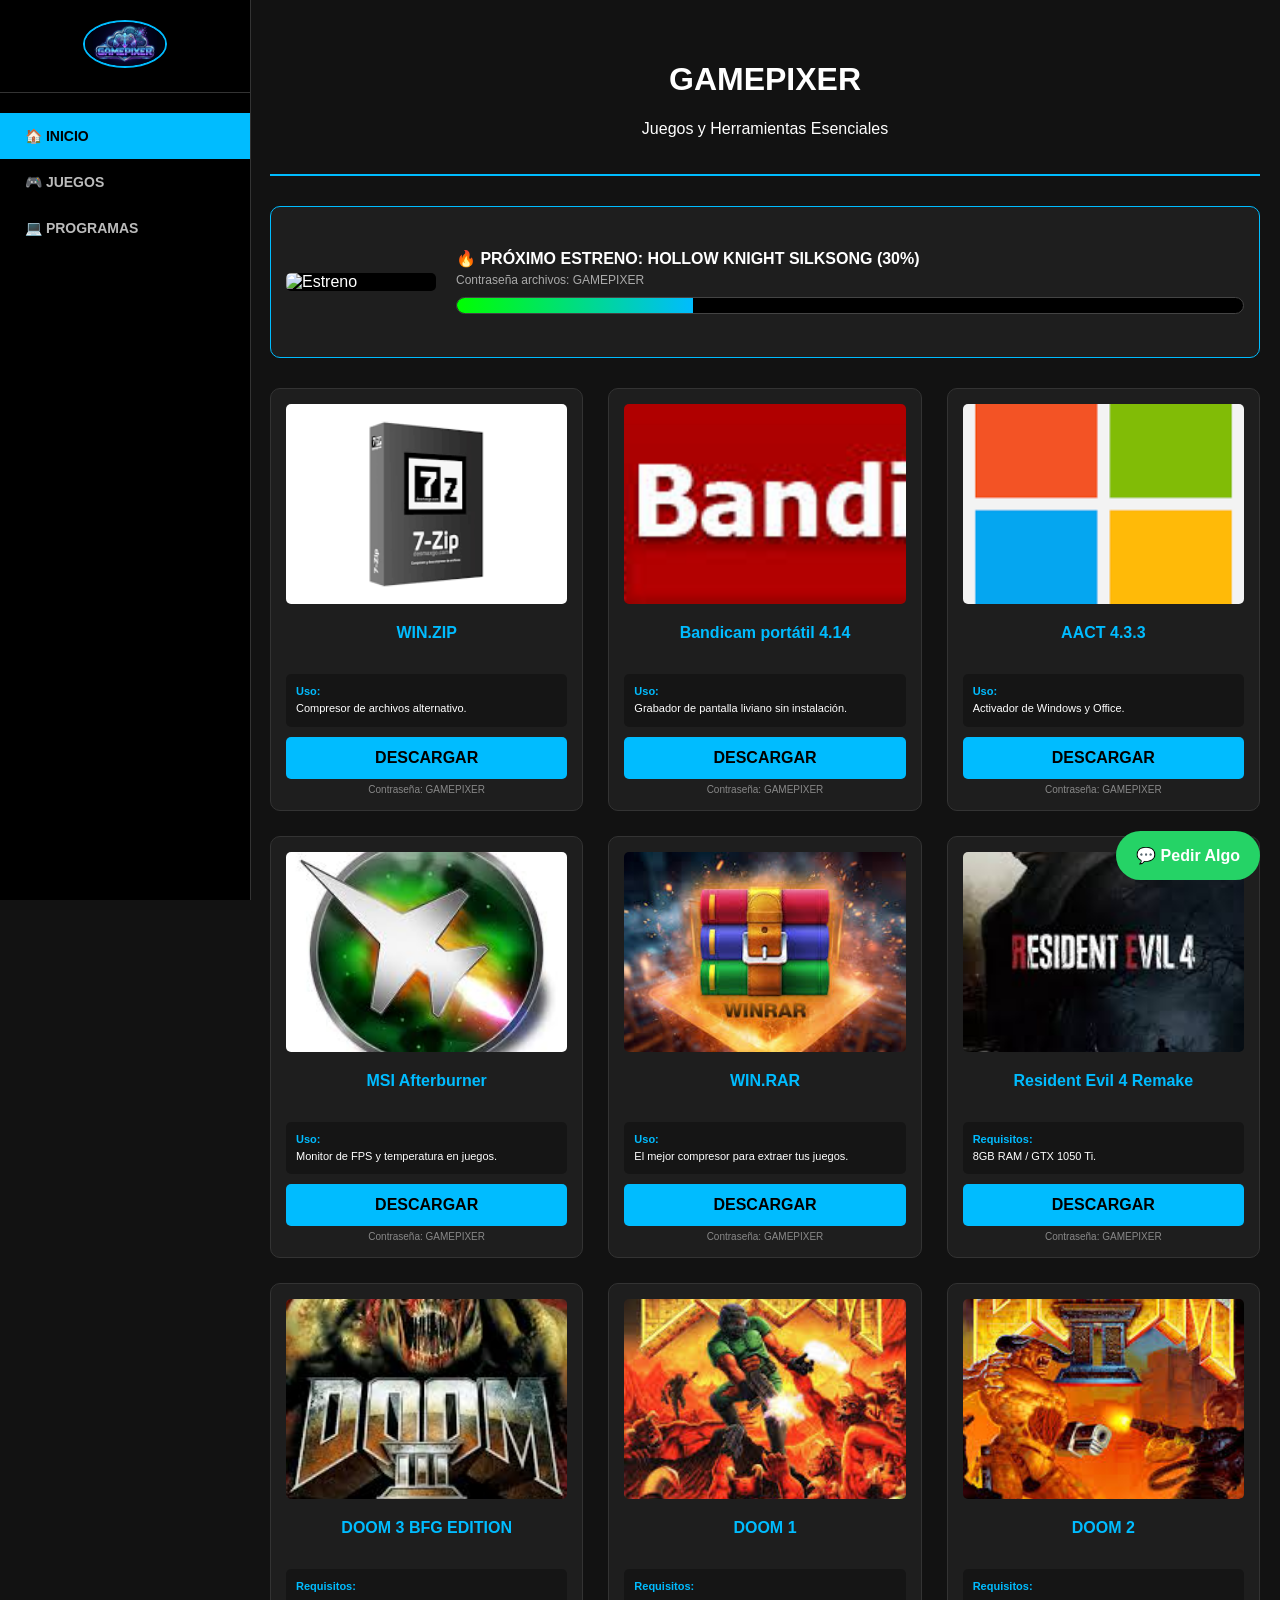
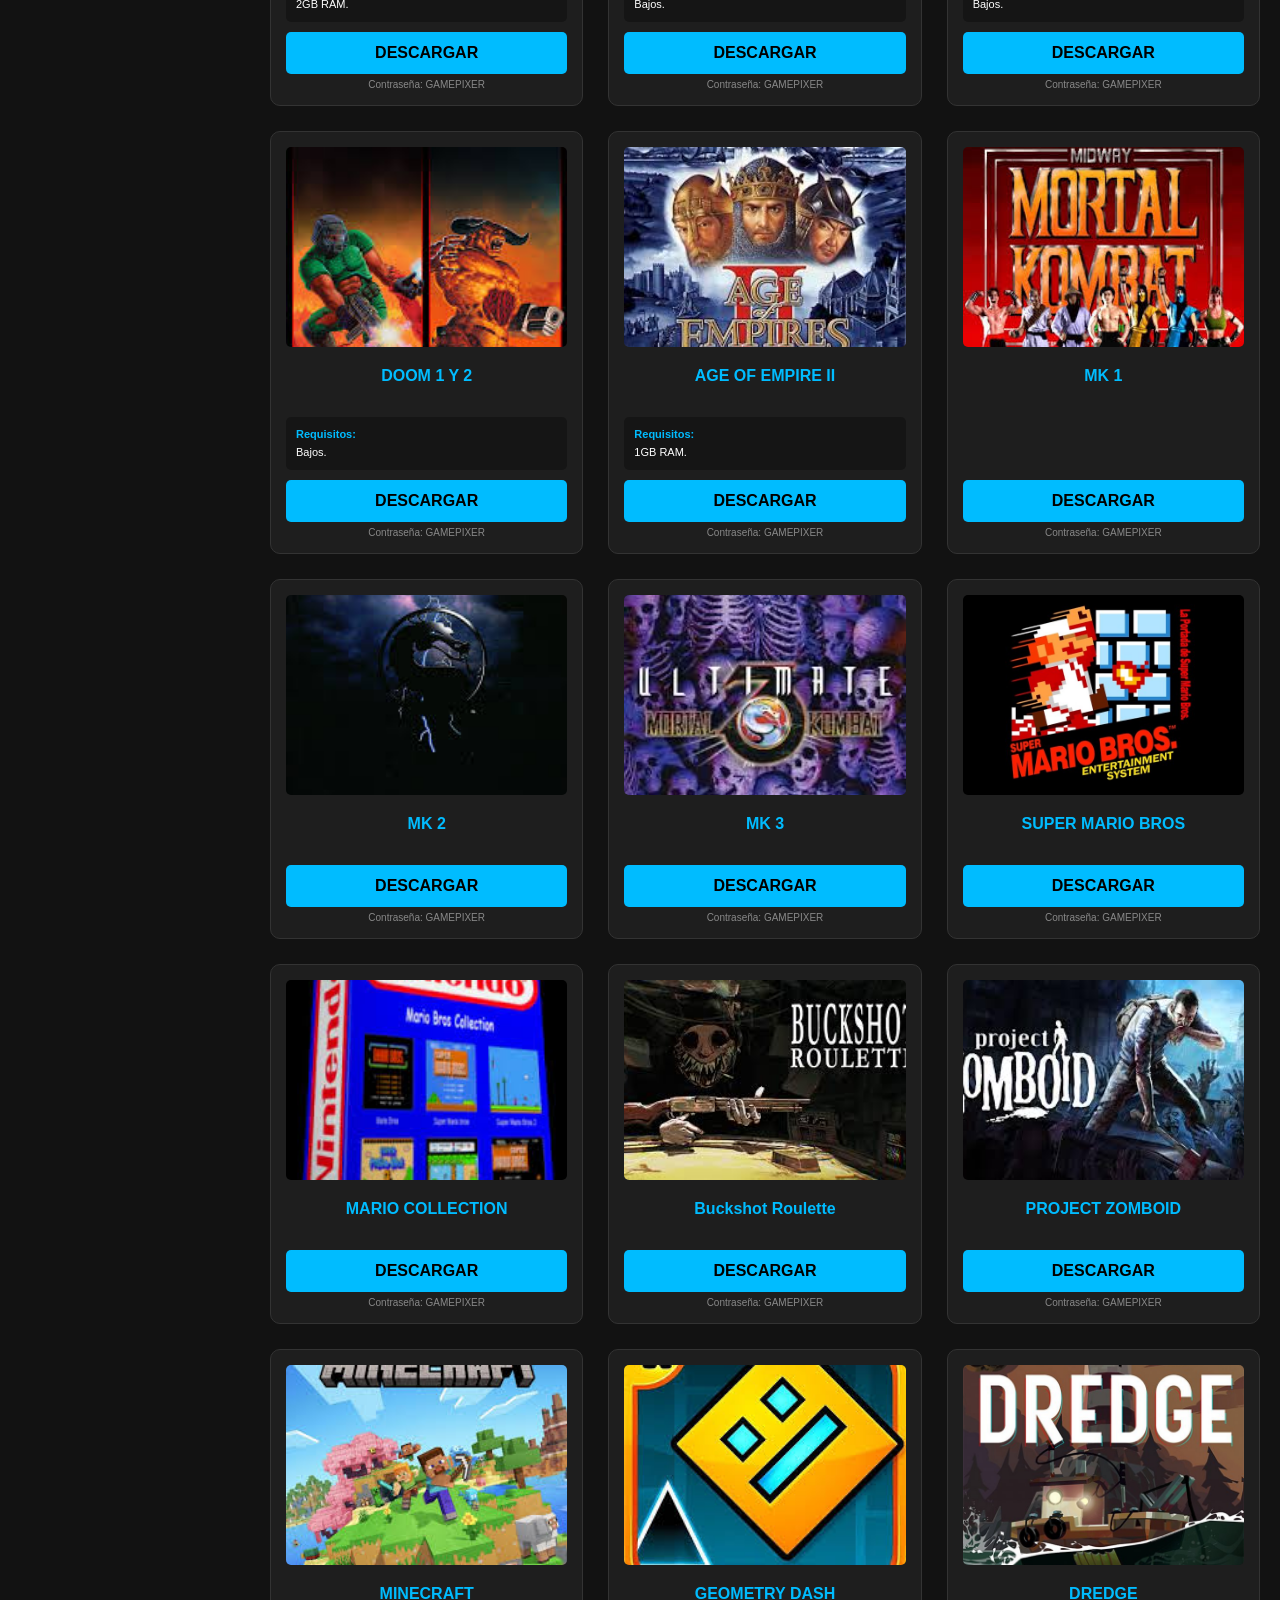
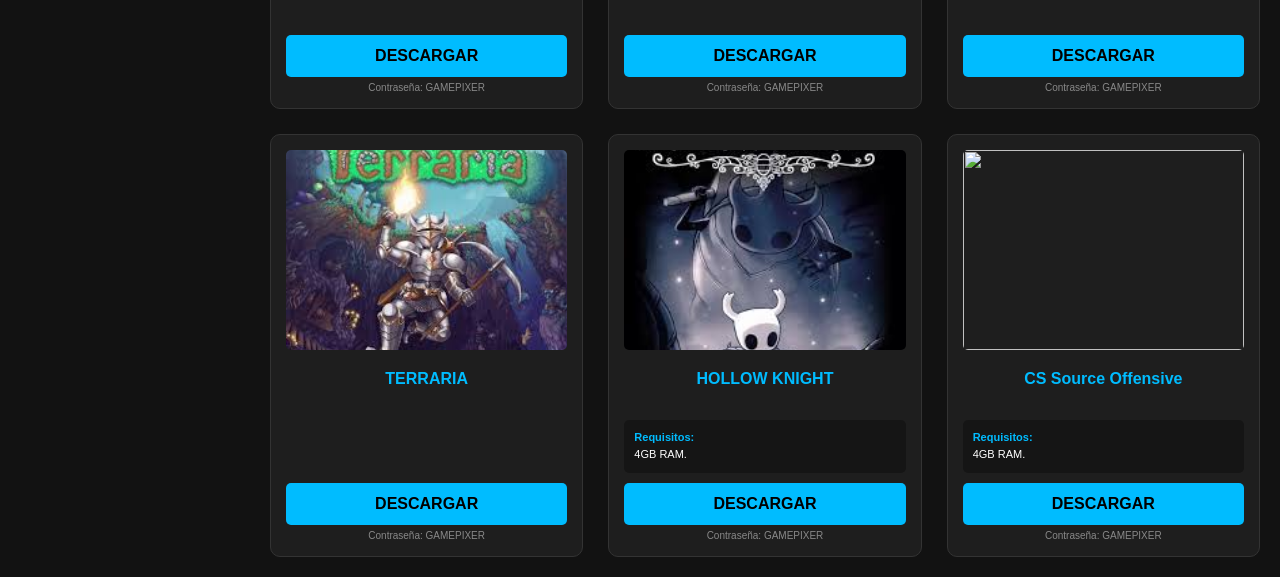
==== commit 728e61cd: "Add files via upload" ====
--- a/index.html
+++ b/index.html
@@ -74,7 +74,7 @@
         .seccion-estreno {
             background: var(--bg-cards);
             border-radius: 10px;
-            margin-bottom: 50px;
+            margin-bottom: 30px;
             padding: 15px;
             border: 1px solid var(--primary);
             display: flex;
@@ -106,7 +106,7 @@
 
         .barra-dentro {
             background: linear-gradient(90deg, #00ff00, var(--primary));
-            width: 50%;
+            width: 30%;
             height: 100%;
         }
 
@@ -211,9 +211,8 @@
     </header>
 
     <div class="seccion-estreno">
-        <img src="imagenes/hollow.jpg" alt="Estreno" class="foto-estreno">
-        <div class="info-estreno">
-            <strong>🔥 PRÓXIMO ESTRENO: HOLLOW KNIGHT (50%)</strong>
+        <img src="imagenes/hollow knight silksong.jpg" alt="Estreno" class="foto-estreno"> <div class="info-estreno">
+            <strong>🔥 PRÓXIMO ESTRENO: HOLLOW KNIGHT SILKSONG (30%)</strong>
             <p style="font-size: 12px; color: #aaa; margin: 5px 0 0 0;">Contraseña archivos: GAMEPIXER</p>
             <div class="barra-fuera"><div class="barra-dentro"></div></div>
         </div>
@@ -386,6 +385,22 @@
             <div class="pass-text">Contraseña: GAMEPIXER</div>
         </div>
 
+        <div class="tarjeta" data-tipo="JUEGO">
+            <img src="imagenes/hollow.jpg">
+            <h3>HOLLOW KNIGHT</h3>
+            <div class="info-box"><strong>Requisitos:</strong> 4GB RAM.</div>
+            <a href="https://gofile.io/d/L5EodK" class="boton-descarga">DESCARGAR</a>
+            <div class="pass-text">Contraseña: GAMEPIXER</div>
+        </div>
+
+        <div class="tarjeta" data-tipo="JUEGO">
+            <img src="imagenes/CS Source Offensive.jpg">
+            <h3>CS Source Offensive</h3>
+            <div class="info-box"><strong>Requisitos:</strong> 4GB RAM.</div>
+            <a href="https://www.mediafire.com/file/wb3nacwfrthfdns/Counter-Strike_Source_Offensive_Opti_V2.7z/file" class="boton-descarga">DESCARGAR</a>
+            <div class="pass-text">Contraseña: GAMEPIXER</div>
+        </div>
+
     </div>
 </div>
 
@@ -408,6 +423,4 @@
 </script>
 
 </body>
-
-</html>
-
+</html>
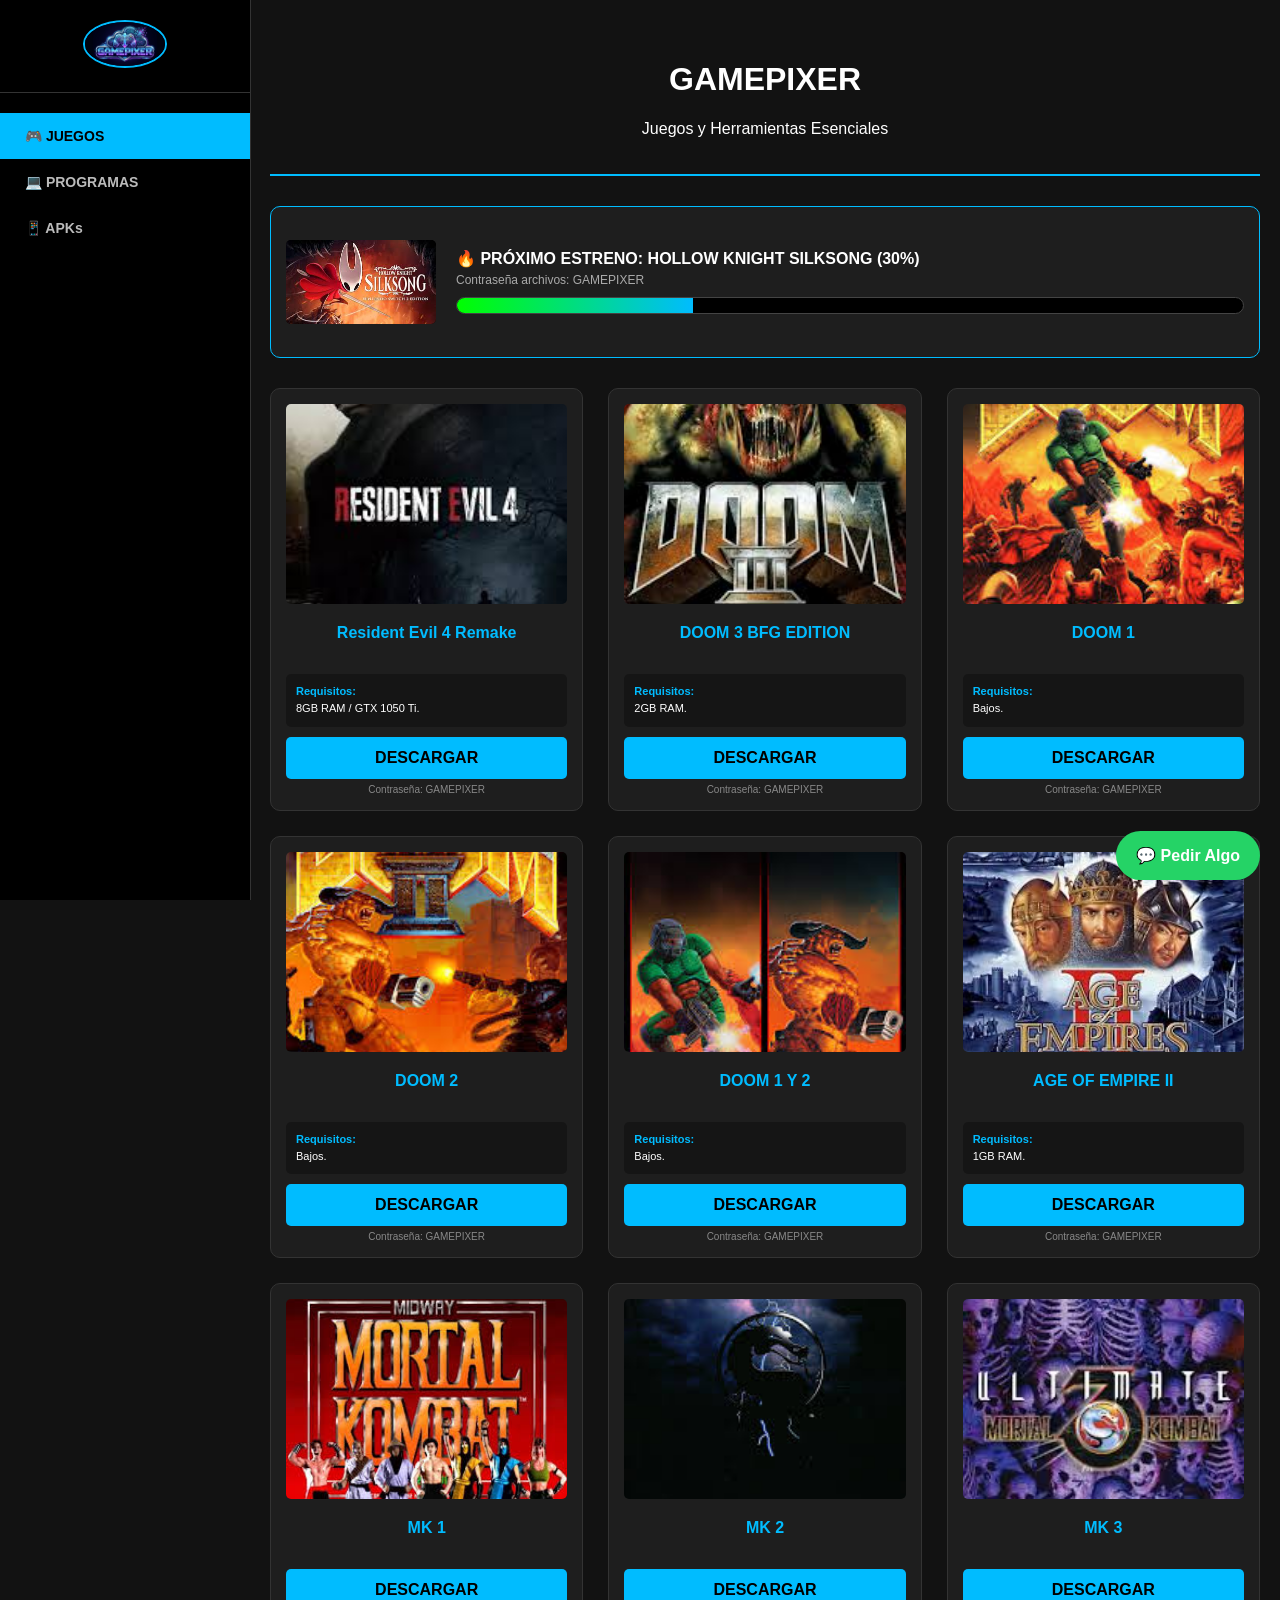
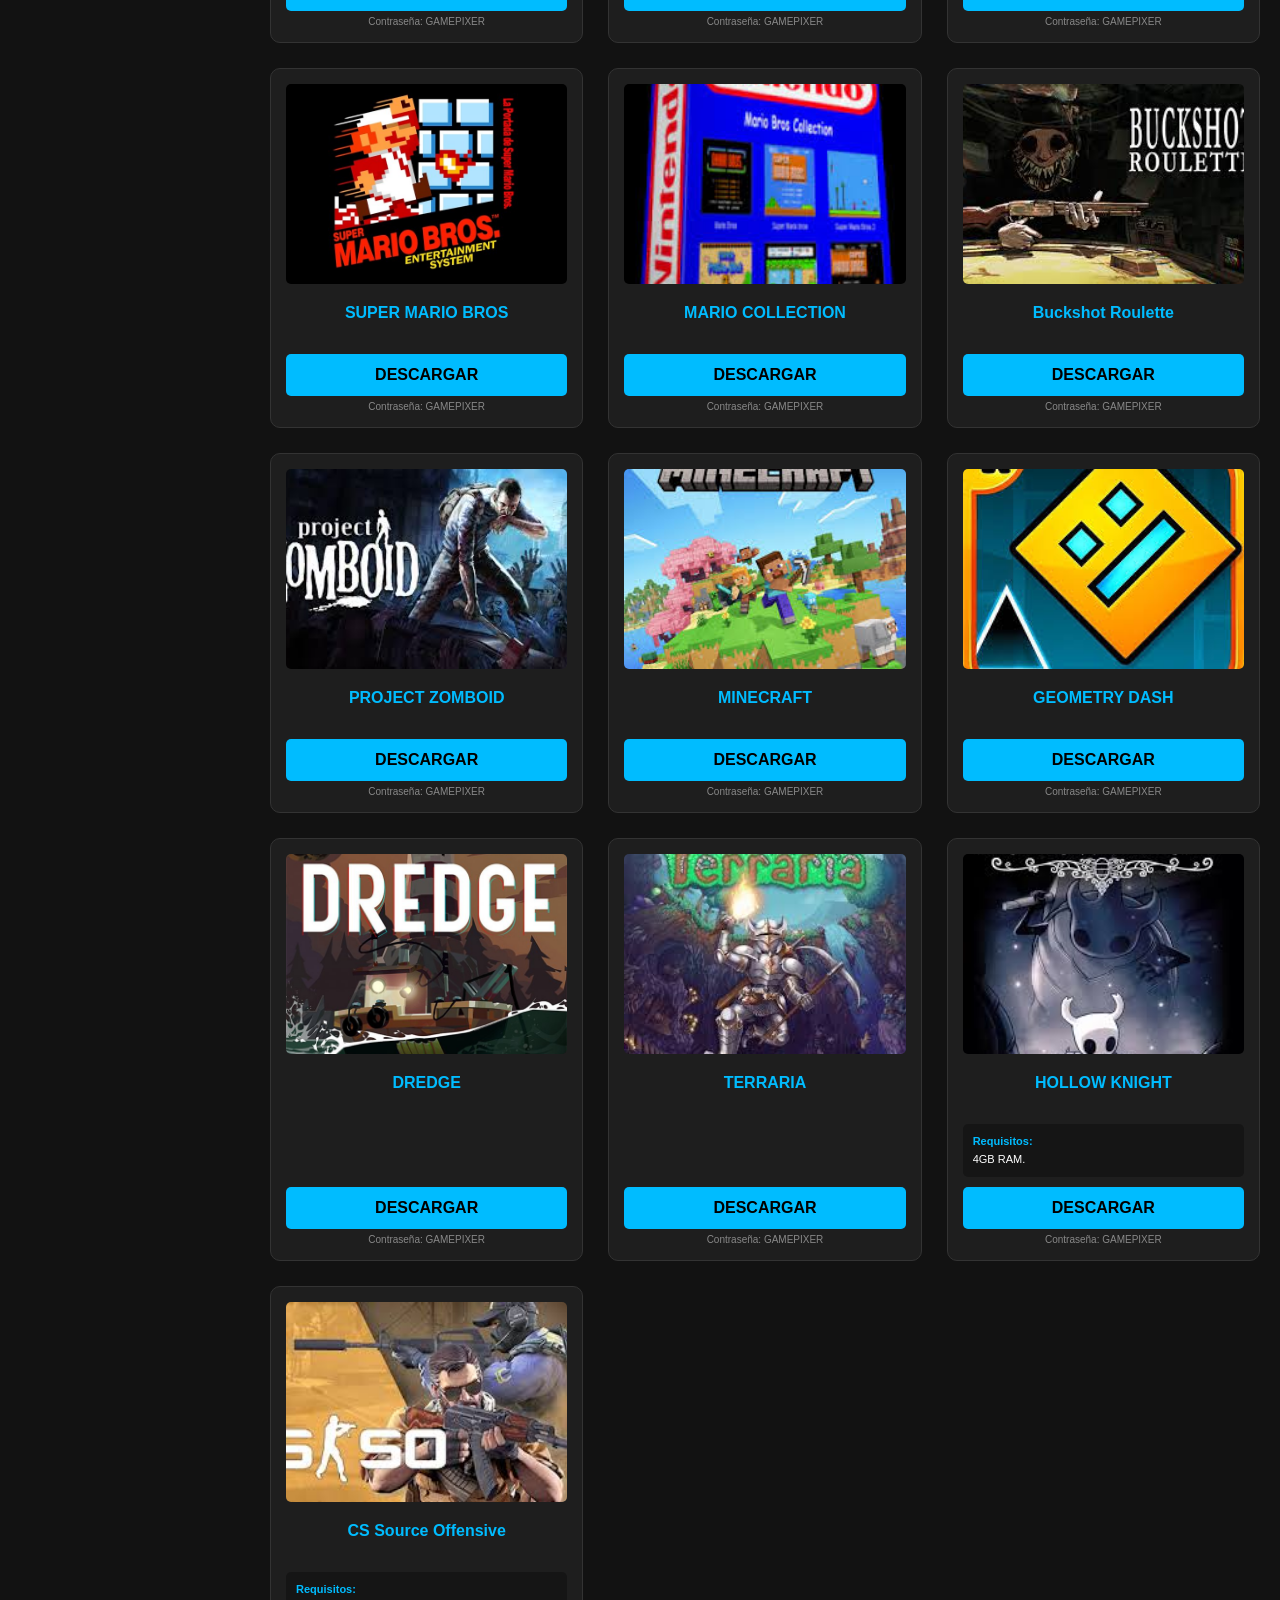
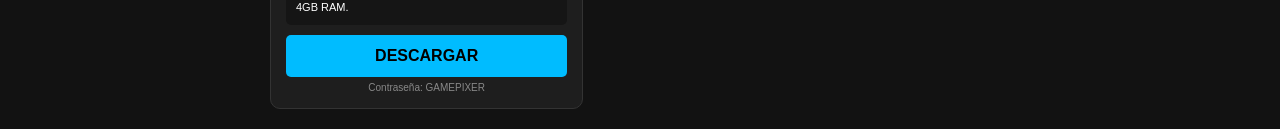
==== commit 3e2ff99a: "Add files via upload" ====
--- a/index.html
+++ b/index.html
@@ -191,16 +191,16 @@
         }
     </style>
 </head>
-<body>
+<body onload="filtrar('JUEGO', document.getElementById('btn-juegos'))">
 
 <div class="sidebar">
     <div class="sidebar-header">
         <img src="imagenes/logo.jpg" alt="GAMEPIXER">
     </div>
     <div class="nav-links">
-        <div class="nav-item active" onclick="filtrar('TODO', this)"><span>🏠 INICIO</span></div>
-        <div class="nav-item" onclick="filtrar('JUEGO', this)"><span>🎮 JUEGOS</span></div>
+        <div id="btn-juegos" class="nav-item" onclick="filtrar('JUEGO', this)"><span>🎮 JUEGOS</span></div>
         <div class="nav-item" onclick="filtrar('PROGRAMA', this)"><span>💻 PROGRAMAS</span></div>
+        <div class="nav-item" onclick="filtrar('APK', this)"><span>📱 APKs</span></div>
     </div>
 </div>
 
@@ -211,7 +211,8 @@
     </header>
 
     <div class="seccion-estreno">
-        <img src="imagenes/hollow knight silksong.jpg" alt="Estreno" class="foto-estreno"> <div class="info-estreno">
+        <img src="imagenes/hollow knight silksong.jpg" alt="Estreno" class="foto-estreno"> 
+        <div class="info-estreno">
             <strong>🔥 PRÓXIMO ESTRENO: HOLLOW KNIGHT SILKSONG (30%)</strong>
             <p style="font-size: 12px; color: #aaa; margin: 5px 0 0 0;">Contraseña archivos: GAMEPIXER</p>
             <div class="barra-fuera"><div class="barra-dentro"></div></div>
@@ -401,6 +402,14 @@
             <div class="pass-text">Contraseña: GAMEPIXER</div>
         </div>
 
+        <div class="tarjeta" data-tipo="APK">
+            <img src="imagenes/apk-placeholder.jpg">
+            <h3>Próximamente APK</h3>
+            <div class="info-box"><strong>Uso:</strong> Apps modificadas para Android.</div>
+            <a href="#" class="boton-descarga">MUY PRONTO</a>
+            <div class="pass-text">Contraseña: GAMEPIXER</div>
+        </div>
+
     </div>
 </div>
 
@@ -413,11 +422,7 @@
 
         let tarjetas = document.getElementsByClassName('tarjeta');
         for (let t of tarjetas) {
-            if (tipo === 'TODO') {
-                t.style.display = "flex";
-            } else {
-                t.style.display = (t.getAttribute('data-tipo') === tipo) ? "flex" : "none";
-            }
+            t.style.display = (t.getAttribute('data-tipo') === tipo) ? "flex" : "none";
         }
     }
 </script>
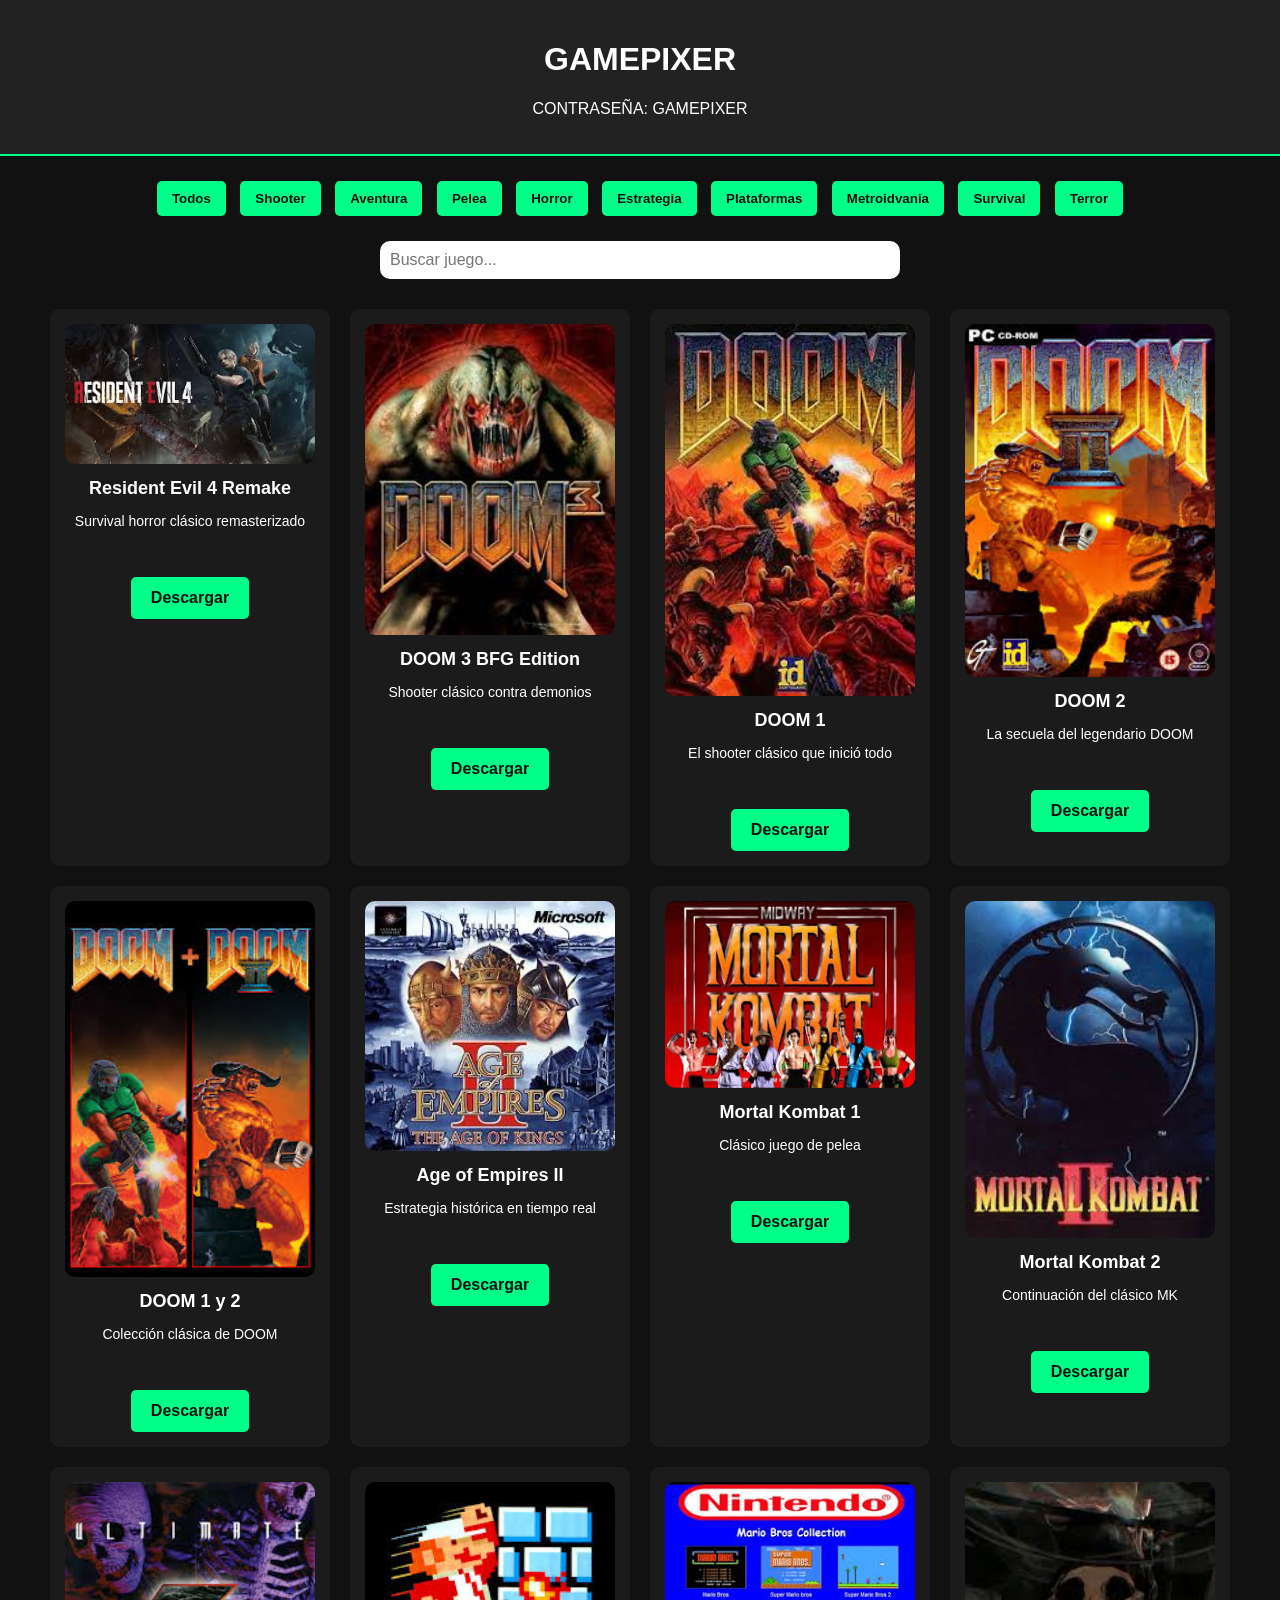
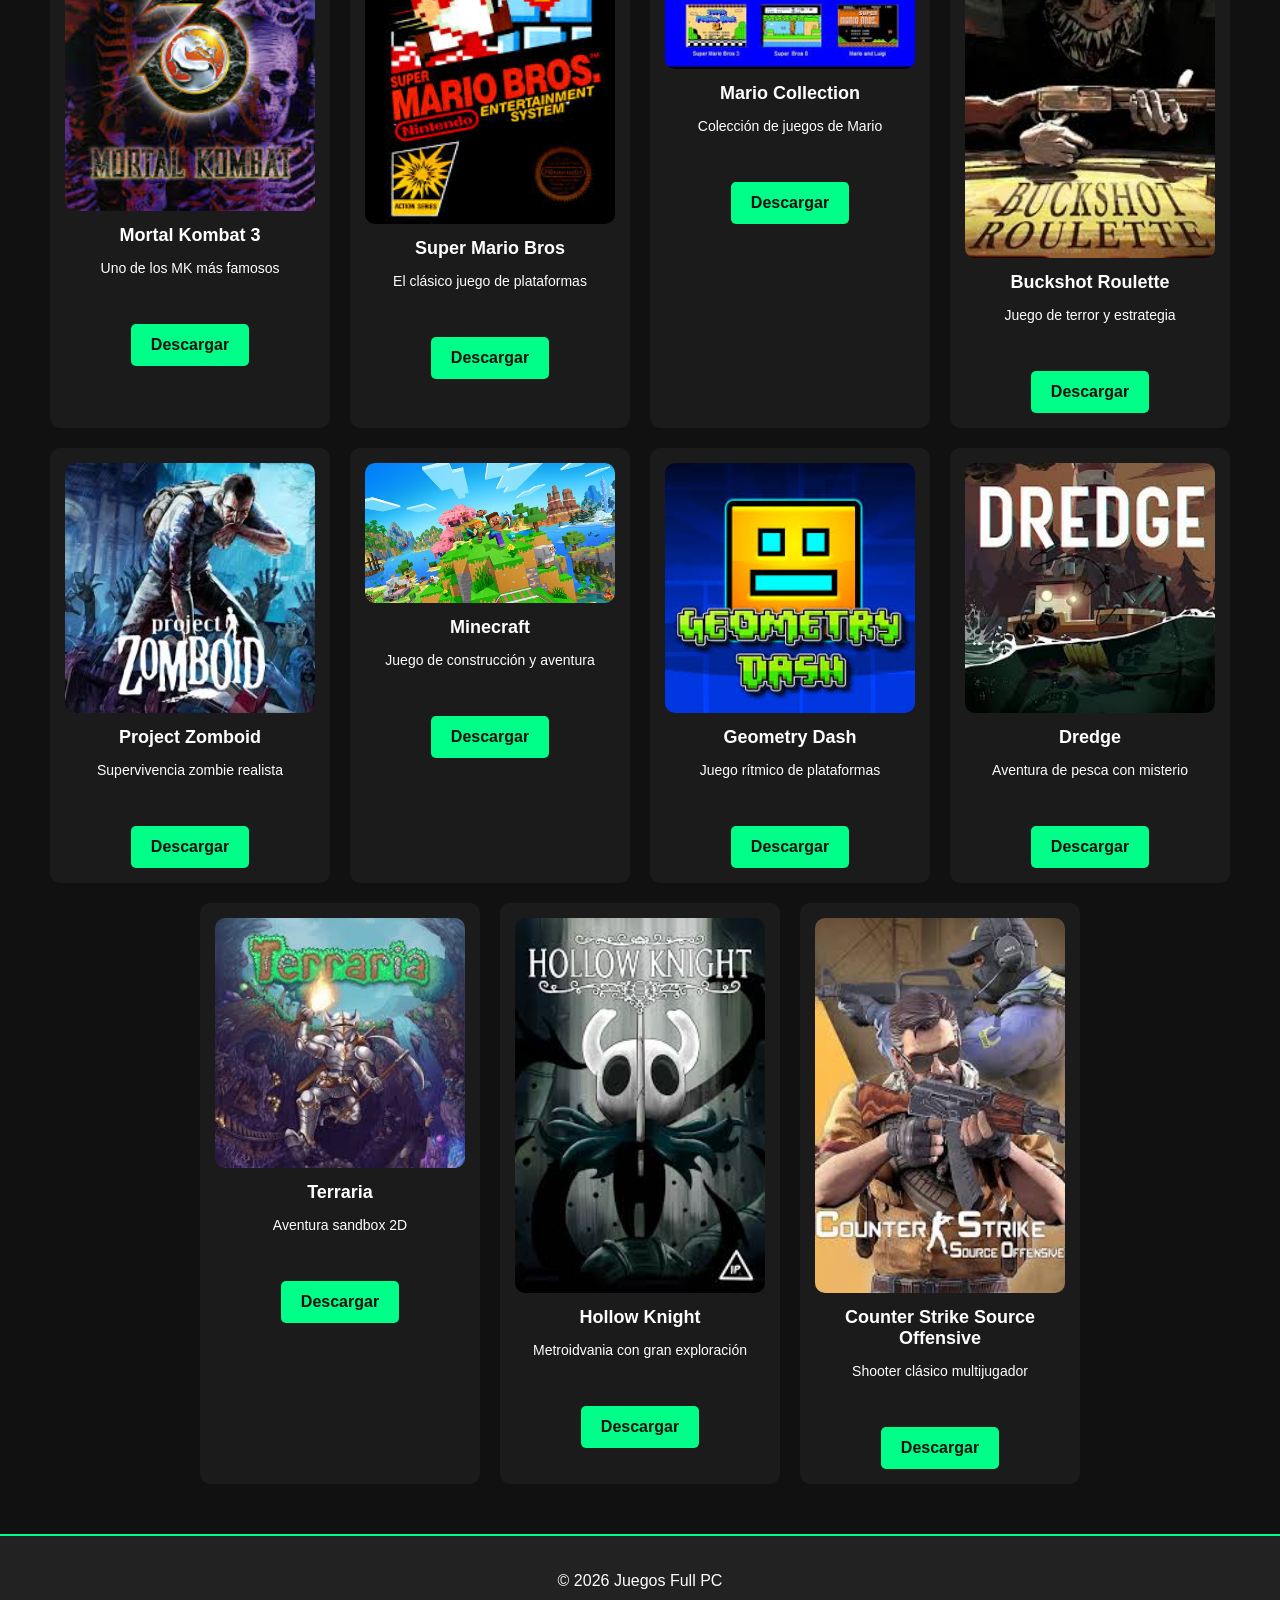
==== commit 8c2e2447: "Add files via upload" ====
--- a/index.html
+++ b/index.html
@@ -1,431 +1,44 @@
 <!DOCTYPE html>
 <html lang="es">
 <head>
-    <meta charset="UTF-8">
-    <meta name="viewport" content="width=device-width, initial-scale=1.0">
-    <title>GamePixer | Catálogo Completo</title>
-    <link rel="icon" href="imagenes/logo.jpg" type="image/x-icon">
-    <style>
-        :root {
-            --primary: #00bcff;
-            --bg-body: #121212;
-            --bg-cards: #1e1e1e;
-            --sidebar-width: 250px;
-        }
+<meta charset="UTF-8">
+<title>GAMEPIXER</title>
+<link rel="stylesheet" href="style.css">
+</head>
 
-        body {
-            font-family: Arial, sans-serif;
-            margin: 0;
-            background-color: var(--bg-body);
-            color: white;
-            display: flex;
-        }
+<body>
 
-        /* --- BARRA LATERAL --- */
-        .sidebar {
-            width: var(--sidebar-width);
-            height: 100vh;
-            background-color: #000;
-            position: fixed;
-            border-right: 1px solid #333;
-            display: flex;
-            flex-direction: column;
-            z-index: 1000;
-        }
+<header>
+<h1>GAMEPIXER</h1>
+<p>CONTRASEÑA: GAMEPIXER</p>
+</header>
 
-        .sidebar-header {
-            padding: 20px;
-            text-align: center;
-            border-bottom: 1px solid #333;
-        }
-
-        .sidebar-header img { width: 80px; border-radius: 50%; border: 2px solid var(--primary); }
-
-        .nav-links { padding: 20px 0; flex-grow: 1; }
-
-        .nav-item {
-            padding: 15px 25px;
-            cursor: pointer;
-            transition: 0.3s;
-            display: block;
-            color: #bbb;
-            text-decoration: none;
-            font-weight: bold;
-            font-size: 14px;
-        }
-
-        .nav-item:hover, .nav-item.active { background-color: var(--primary); color: #000; }
-
-        /* --- CONTENIDO PRINCIPAL --- */
-        .main-content {
-            margin-left: var(--sidebar-width);
-            flex-grow: 1;
-            padding: 20px;
-        }
-
-        header {
-            text-align: center;
-            padding: 20px;
-            border-bottom: 2px solid var(--primary);
-            margin-bottom: 30px;
-        }
-
-        /* --- SECCIÓN DE ESTRENO --- */
-        .seccion-estreno {
-            background: var(--bg-cards);
-            border-radius: 10px;
-            margin-bottom: 30px;
-            padding: 15px;
-            border: 1px solid var(--primary);
-            display: flex;
-            align-items: center;
-            gap: 20px;
-            min-height: 120px; 
-        }
-
-        .foto-estreno {
-            width: 150px;
-            max-height: 150px;
-            object-fit: contain; 
-            border-radius: 5px;
-            background-color: #000; 
-        }
-
-        .info-estreno {
-            flex-grow: 1;
-        }
-
-        .barra-fuera {
-            background: #000;
-            height: 15px;
-            border-radius: 10px;
-            overflow: hidden;
-            margin-top: 10px;
-            border: 1px solid #444;
-        }
-
-        .barra-dentro {
-            background: linear-gradient(90deg, #00ff00, var(--primary));
-            width: 30%;
-            height: 100%;
-        }
-
-        /* GRID */
-        .grid-items {
-            display: grid;
-            grid-template-columns: repeat(auto-fill, minmax(240px, 1fr));
-            gap: 25px;
-        }
-
-        .tarjeta {
-            background-color: var(--bg-cards);
-            border-radius: 10px;
-            padding: 15px;
-            text-align: left;
-            transition: 0.3s;
-            border: 1px solid #333;
-            display: flex;
-            flex-direction: column;
-        }
-
-        .tarjeta:hover { transform: translateY(-5px); border-color: var(--primary); }
-
-        .tarjeta img {
-            width: 100%;
-            height: 200px;
-            object-fit: cover;
-            border-radius: 5px;
-            margin-bottom: 10px;
-        }
-
-        .tarjeta h3 { font-size: 16px; margin: 10px 0; color: var(--primary); text-align: center; height: 40px; overflow: hidden; }
-
-        .info-box {
-            background: rgba(0,0,0,0.3);
-            padding: 10px;
-            border-radius: 5px;
-            margin-bottom: 10px;
-            font-size: 11px;
-            line-height: 1.4;
-        }
-
-        .info-box strong { color: var(--primary); display: block; margin-bottom: 2px; }
-
-        .pass-text {
-            font-size: 10px;
-            color: #888;
-            text-align: center;
-            margin-top: 5px;
-        }
-
-        .boton-descarga {
-            display: block;
-            background-color: var(--primary);
-            color: #000;
-            padding: 12px;
-            text-decoration: none;
-            font-weight: bold;
-            border-radius: 5px;
-            text-align: center;
-            margin-top: auto;
-        }
-
-        .boton-whatsapp {
-            position: fixed;
-            bottom: 20px;
-            right: 20px;
-            background-color: #25d366;
-            color: white;
-            padding: 15px 20px;
-            border-radius: 50px;
-            text-decoration: none;
-            font-weight: bold;
-            z-index: 2000;
-        }
-
-        @media (max-width: 768px) {
-            .sidebar { width: 70px; }
-            .sidebar span { display: none; }
-            .main-content { margin-left: 70px; }
-            .seccion-estreno { flex-direction: column; text-align: center; }
-        }
-    </style>
-</head>
-<body onload="filtrar('JUEGO', document.getElementById('btn-juegos'))">
-
-<div class="sidebar">
-    <div class="sidebar-header">
-        <img src="imagenes/logo.jpg" alt="GAMEPIXER">
-    </div>
-    <div class="nav-links">
-        <div id="btn-juegos" class="nav-item" onclick="filtrar('JUEGO', this)"><span>🎮 JUEGOS</span></div>
-        <div class="nav-item" onclick="filtrar('PROGRAMA', this)"><span>💻 PROGRAMAS</span></div>
-        <div class="nav-item" onclick="filtrar('APK', this)"><span>📱 APKs</span></div>
-    </div>
+<!-- Filtros por categoría -->
+<div class="filtros" style="text-align:center; margin:20px 0;">
+  <button onclick="filtrarCategoria('Todos')">Todos</button>
+  <button onclick="filtrarCategoria('Shooter')">Shooter</button>
+  <button onclick="filtrarCategoria('Aventura')">Aventura</button>
+  <button onclick="filtrarCategoria('Pelea')">Pelea</button>
+  <button onclick="filtrarCategoria('Horror')">Horror</button>
+  <button onclick="filtrarCategoria('Estrategia')">Estrategia</button>
+  <button onclick="filtrarCategoria('Plataformas')">Plataformas</button>
+  <button onclick="filtrarCategoria('Metroidvania')">Metroidvania</button>
+  <button onclick="filtrarCategoria('Survival')">Survival</button>
+  <button onclick="filtrarCategoria('Terror')">Terror</button>
 </div>
 
-<div class="main-content">
-    <header>
-        <h1>GAMEPIXER</h1>
-        <p>Juegos y Herramientas Esenciales</p>
-    </header>
-
-    <div class="seccion-estreno">
-        <img src="imagenes/hollow knight silksong.jpg" alt="Estreno" class="foto-estreno"> 
-        <div class="info-estreno">
-            <strong>🔥 PRÓXIMO ESTRENO: HOLLOW KNIGHT SILKSONG (30%)</strong>
-            <p style="font-size: 12px; color: #aaa; margin: 5px 0 0 0;">Contraseña archivos: GAMEPIXER</p>
-            <div class="barra-fuera"><div class="barra-dentro"></div></div>
-        </div>
-    </div>
-
-    <div class="grid-items" id="contenedor">
-        
-        <div class="tarjeta" data-tipo="PROGRAMA">
-            <img src="imagenes/ZIP7.png">
-            <h3>WIN.ZIP</h3>
-            <div class="info-box"><strong>Uso:</strong> Compresor de archivos alternativo.</div>
-            <a href="https://gofile.io/d/qIQ98P" class="boton-descarga">DESCARGAR</a>
-            <div class="pass-text">Contraseña: GAMEPIXER</div>
-        </div>
-
-        <div class="tarjeta" data-tipo="PROGRAMA">
-            <img src="imagenes/BANDICAM.jpg">
-            <h3>Bandicam portátil 4.14</h3>
-            <div class="info-box"><strong>Uso:</strong> Grabador de pantalla liviano sin instalación.</div>
-            <a href="https://gofile.io/d/0h1gQy" class="boton-descarga">DESCARGAR</a>
-            <div class="pass-text">Contraseña: GAMEPIXER</div>
-        </div>
-
-        <div class="tarjeta" data-tipo="PROGRAMA">
-            <img src="imagenes/MICROSOFT.png">
-            <h3>AACT 4.3.3</h3>
-            <div class="info-box"><strong>Uso:</strong> Activador de Windows y Office.</div>
-            <a href="https://gofile.io/d/H23lP4" class="boton-descarga">DESCARGAR</a>
-            <div class="pass-text">Contraseña: GAMEPIXER</div>
-        </div>
-
-        <div class="tarjeta" data-tipo="PROGRAMA">
-            <img src="imagenes/MSIAfterburnerInstaller.jpg">
-            <h3>MSI Afterburner</h3>
-            <div class="info-box"><strong>Uso:</strong> Monitor de FPS y temperatura en juegos.</div>
-            <a href="https://gofile.io/d/PRZDaD" class="boton-descarga">DESCARGAR</a>
-            <div class="pass-text">Contraseña: GAMEPIXER</div>
-        </div>
-
-        <div class="tarjeta" data-tipo="PROGRAMA">
-            <img src="imagenes/WINRAR.jpg">
-            <h3>WIN.RAR</h3>
-            <div class="info-box"><strong>Uso:</strong> El mejor compresor para extraer tus juegos.</div>
-            <a href="https://gofile.io/d/wZ80CS" class="boton-descarga">DESCARGAR</a>
-            <div class="pass-text">Contraseña: GAMEPIXER</div>
-        </div>
-
-        <div class="tarjeta" data-tipo="JUEGO">
-            <img src="imagenes/Resident Evil 4 Remake.jpg">
-            <h3>Resident Evil 4 Remake</h3>
-            <div class="info-box"><strong>Requisitos:</strong> 8GB RAM / GTX 1050 Ti.</div>
-            <a href="https://gofile.io/d/7zPGEW" class="boton-descarga">DESCARGAR</a>
-            <div class="pass-text">Contraseña: GAMEPIXER</div>
-        </div>
-
-        <div class="tarjeta" data-tipo="JUEGO">
-            <img src="imagenes/doom 3.jpg">
-            <h3>DOOM 3 BFG EDITION</h3>
-            <div class="info-box"><strong>Requisitos:</strong> 2GB RAM.</div>
-            <a href="https://www.mediafire.com/file/buujd9rqsb7e8dl/Doom_3_BFG_EDITION_-_RanDyso.rar/file" class="boton-descarga">DESCARGAR</a>
-            <div class="pass-text">Contraseña: GAMEPIXER</div>
-        </div>
-
-        <div class="tarjeta" data-tipo="JUEGO">
-            <img src="imagenes/doom 1.jpg">
-            <h3>DOOM 1</h3>
-            <div class="info-box"><strong>Requisitos:</strong> Bajos.</div>
-            <a href="https://www.mediafire.com/file/7cjsrg2r5k3xvma/Doom_1.rar/file" class="boton-descarga">DESCARGAR</a>
-            <div class="pass-text">Contraseña: GAMEPIXER</div>
-        </div>
-
-        <div class="tarjeta" data-tipo="JUEGO">
-            <img src="imagenes/doom 2.jpg">
-            <h3>DOOM 2</h3>
-            <div class="info-box"><strong>Requisitos:</strong> Bajos.</div>
-            <a href="https://www.mediafire.com/file/2aodacdw733qvou/Doom_2.rar/file" class="boton-descarga">DESCARGAR</a>
-            <div class="pass-text">Contraseña: GAMEPIXER</div>
-        </div>
-
-        <div class="tarjeta" data-tipo="JUEGO">
-            <img src="imagenes/DOOM 1 Y 2.jpg">
-            <h3>DOOM 1 Y 2</h3>
-            <div class="info-box"><strong>Requisitos:</strong> Bajos.</div>
-            <a href="https://gofile.io/d/fPKMxI" class="boton-descarga">DESCARGAR</a>
-            <div class="pass-text">Contraseña: GAMEPIXER</div>
-        </div>
-
-        <div class="tarjeta" data-tipo="JUEGO">
-            <img src="imagenes/age of empire 2.jpg">
-            <h3>AGE OF EMPIRE II</h3>
-            <div class="info-box"><strong>Requisitos:</strong> 1GB RAM.</div>
-            <a href="https://www.mediafire.com/file/c32ar38s7r1mndc/A.O.E_2.rar/file" class="boton-descarga">DESCARGAR</a>
-            <div class="pass-text">Contraseña: GAMEPIXER</div>
-        </div>
-
-        <div class="tarjeta" data-tipo="JUEGO">
-            <img src="imagenes/mk 1.jpg">
-            <h3>MK 1</h3>
-            <a href="https://www.mediafire.com/file/uuafy6p45zyuf50/MORTAL_KOMBAT_1.rar/file" class="boton-descarga">DESCARGAR</a>
-            <div class="pass-text">Contraseña: GAMEPIXER</div>
-        </div>
-
-        <div class="tarjeta" data-tipo="JUEGO">
-            <img src="imagenes/mk 2.jpg">
-            <h3>MK 2</h3>
-            <a href="https://www.mediafire.com/file/wenqun0x2u6hn5w/MORTAL_KOMBAT_2.rar/file" class="boton-descarga">DESCARGAR</a>
-            <div class="pass-text">Contraseña: GAMEPIXER</div>
-        </div>
-
-        <div class="tarjeta" data-tipo="JUEGO">
-            <img src="imagenes/mk 3.jpg">
-            <h3>MK 3</h3>
-            <a href="https://www.mediafire.com/file/0l86cm60s8a2ce8/MORTAL_KOMBAT_3.rar/file" class="boton-descarga">DESCARGAR</a>
-            <div class="pass-text">Contraseña: GAMEPIXER</div>
-        </div>
-
-        <div class="tarjeta" data-tipo="JUEGO">
-            <img src="imagenes/super mario bros.jpg">
-            <h3>SUPER MARIO BROS</h3>
-            <a href="https://www.mediafire.com/file/9eaolq4cr1rz6fc/super_mario_bros_1.rar/file" class="boton-descarga">DESCARGAR</a>
-            <div class="pass-text">Contraseña: GAMEPIXER</div>
-        </div>
-
-        <div class="tarjeta" data-tipo="JUEGO">
-            <img src="imagenes/mario collection.jpg">
-            <h3>MARIO COLLECTION</h3>
-            <a href="https://www.mediafire.com/file/w9njimq8pnwq54l/Mario_Bros_Collection.rar/file" class="boton-descarga">DESCARGAR</a>
-            <div class="pass-text">Contraseña: GAMEPIXER</div>
-        </div>
-
-        <div class="tarjeta" data-tipo="JUEGO">
-            <img src="imagenes/Buckshot Roulette.jpg">
-            <h3>Buckshot Roulette</h3>
-            <a href="https://www.mediafire.com/file/c6e1gdxej610f4g/BuckShot-Roulette-SteamRIP.com.rar/file" class="boton-descarga">DESCARGAR</a>
-            <div class="pass-text">Contraseña: GAMEPIXER</div>
-        </div>
-
-        <div class="tarjeta" data-tipo="JUEGO">
-            <img src="imagenes/PROJECT ZOMBOID.jpg">
-            <h3>PROJECT ZOMBOID</h3>
-            <a href="https://gofile.io/d/4NBZgI" class="boton-descarga">DESCARGAR</a>
-            <div class="pass-text">Contraseña: GAMEPIXER</div>
-        </div>
-
-        <div class="tarjeta" data-tipo="JUEGO">
-            <img src="imagenes/minecrtaft.jpg">
-            <h3>MINECRAFT</h3>
-            <a href="https://www.mediafire.com/file/7mk994oiqe074ow/Minecraft_Bedrock_Edition.iso/file" class="boton-descarga">DESCARGAR</a>
-            <div class="pass-text">Contraseña: GAMEPIXER</div>
-        </div>
-
-        <div class="tarjeta" data-tipo="JUEGO">
-            <img src="imagenes/geometridash.jpg">
-            <h3>GEOMETRY DASH</h3>
-            <a href="https://www.mediafire.com/file/88488wd72eqauvp/geometry_dash.zip/file" class="boton-descarga">DESCARGAR</a>
-            <div class="pass-text">Contraseña: GAMEPIXER</div>
-        </div>
-
-        <div class="tarjeta" data-tipo="JUEGO">
-            <img src="imagenes/dredge.jpg">
-            <h3>DREDGE</h3>
-            <a href="https://www.mediafire.com/file/spyvknm5qsvhcwj/dredge.rar/file" class="boton-descarga">DESCARGAR</a>
-            <div class="pass-text">Contraseña: GAMEPIXER</div>
-        </div>
-
-        <div class="tarjeta" data-tipo="JUEGO">
-            <img src="imagenes/terraria.jpg">
-            <h3>TERRARIA</h3>
-            <a href="https://www.mediafire.com/file/nb16j1nbk3xlnbg/Terraria.iso/file" class="boton-descarga">DESCARGAR</a>
-            <div class="pass-text">Contraseña: GAMEPIXER</div>
-        </div>
-
-        <div class="tarjeta" data-tipo="JUEGO">
-            <img src="imagenes/hollow.jpg">
-            <h3>HOLLOW KNIGHT</h3>
-            <div class="info-box"><strong>Requisitos:</strong> 4GB RAM.</div>
-            <a href="https://gofile.io/d/L5EodK" class="boton-descarga">DESCARGAR</a>
-            <div class="pass-text">Contraseña: GAMEPIXER</div>
-        </div>
-
-        <div class="tarjeta" data-tipo="JUEGO">
-            <img src="imagenes/CS Source Offensive.jpg">
-            <h3>CS Source Offensive</h3>
-            <div class="info-box"><strong>Requisitos:</strong> 4GB RAM.</div>
-            <a href="https://www.mediafire.com/file/wb3nacwfrthfdns/Counter-Strike_Source_Offensive_Opti_V2.7z/file" class="boton-descarga">DESCARGAR</a>
-            <div class="pass-text">Contraseña: GAMEPIXER</div>
-        </div>
-
-        <div class="tarjeta" data-tipo="APK">
-            <img src="imagenes/apk-placeholder.jpg">
-            <h3>Próximamente APK</h3>
-            <div class="info-box"><strong>Uso:</strong> Apps modificadas para Android.</div>
-            <a href="#" class="boton-descarga">MUY PRONTO</a>
-            <div class="pass-text">Contraseña: GAMEPIXER</div>
-        </div>
-
-    </div>
+<div class="buscador" style="text-align:center; margin-bottom:20px;">
+<input type="text" id="buscador" placeholder="Buscar juego...">
 </div>
 
-<a href="https://wa.me/2665277808" class="boton-whatsapp" target="_blank">💬 Pedir Algo</a>
+<!-- Contenedor donde se insertan los juegos automáticamente -->
+<div class="contenedor" id="contenedor-juegos">
+</div>
 
-<script>
-    function filtrar(tipo, el) {
-        document.querySelectorAll('.nav-item').forEach(item => item.classList.remove('active'));
-        el.classList.add('active');
+<footer>
+<p>© 2026 Juegos Full PC</p>
+</footer>
 
-        let tarjetas = document.getElementsByClassName('tarjeta');
-        for (let t of tarjetas) {
-            t.style.display = (t.getAttribute('data-tipo') === tipo) ? "flex" : "none";
-        }
-    }
-</script>
-
+<script src="script.js"></script>
 </body>
-</html>+</html>
--- a/style.css
+++ b/style.css
@@ -0,0 +1,139 @@
+/* Fuente y colores base */
+body {
+  font-family: Arial, sans-serif;
+  background: #111;
+  color: white;
+  margin: 0;
+  padding: 0;
+}
+
+/* Header */
+header {
+  text-align: center;
+  padding: 20px;
+  background: #222;
+  border-bottom: 2px solid #00ff88;
+}
+
+/* Buscador */
+.buscador input {
+  width: 80%;
+  max-width: 500px;
+  padding: 10px;
+  border-radius: 10px;
+  border: none;
+  margin: 10px auto 30px;
+  display: block;
+  font-size: 16px;
+}
+
+/* Filtros de categoría */
+.filtros button {
+  padding: 10px 15px;
+  margin: 5px;
+  background: #00ff88;
+  color: #111;
+  border: none;
+  border-radius: 5px;
+  cursor: pointer;
+  font-weight: bold;
+  transition: all 0.3s;
+}
+
+.filtros button:hover {
+  background: #00cc6a;
+  transform: scale(1.1);
+}
+
+/* Contenedor de juegos */
+.contenedor {
+  display: flex;
+  flex-wrap: wrap;
+  justify-content: center;
+  padding: 0 10px 50px;
+  gap: 20px;
+}
+
+/* Tarjeta de juego */
+.juego {
+  background: #1b1b1b;
+  width: 250px;
+  padding: 15px;
+  border-radius: 10px;
+  text-align: center;
+  transition: transform 0.3s, box-shadow 0.3s;
+  position: relative;
+}
+
+/* Hover animado tipo Steam */
+.juego:hover {
+  transform: translateY(-5px);
+  box-shadow: 0 10px 20px rgba(0, 255, 136, 0.4);
+}
+
+/* Imagen del juego */
+.juego img {
+  width: 100%;
+  border-radius: 10px;
+  transition: transform 0.3s;
+}
+
+.juego img:hover {
+  transform: scale(1.05);
+}
+
+/* Título del juego */
+.juego h2 {
+  margin: 10px 0 5px;
+  font-size: 18px;
+}
+
+/* Descripción */
+.juego p {
+  font-size: 14px;
+  min-height: 40px;
+}
+
+/* Botón de descarga grande y llamativo */
+.juego a {
+  display: inline-block;
+  margin-top: 10px;
+  padding: 12px 20px;
+  background: #00ff88;
+  color: #111;
+  text-decoration: none;
+  border-radius: 5px;
+  font-weight: bold;
+  transition: all 0.3s;
+}
+
+.juego a:hover {
+  background: #00cc6a;
+  transform: scale(1.05);
+}
+
+/* Footer */
+footer {
+  text-align: center;
+  padding: 20px;
+  background: #222;
+  border-top: 2px solid #00ff88;
+}
+
+/* Responsive para móviles */
+@media (max-width: 768px) {
+  .juego {
+    width: 45%;
+  }
+}
+
+@media (max-width: 480px) {
+  .juego {
+    width: 90%;
+  }
+
+  .buscador input {
+    width: 95%;
+  }
+}
+
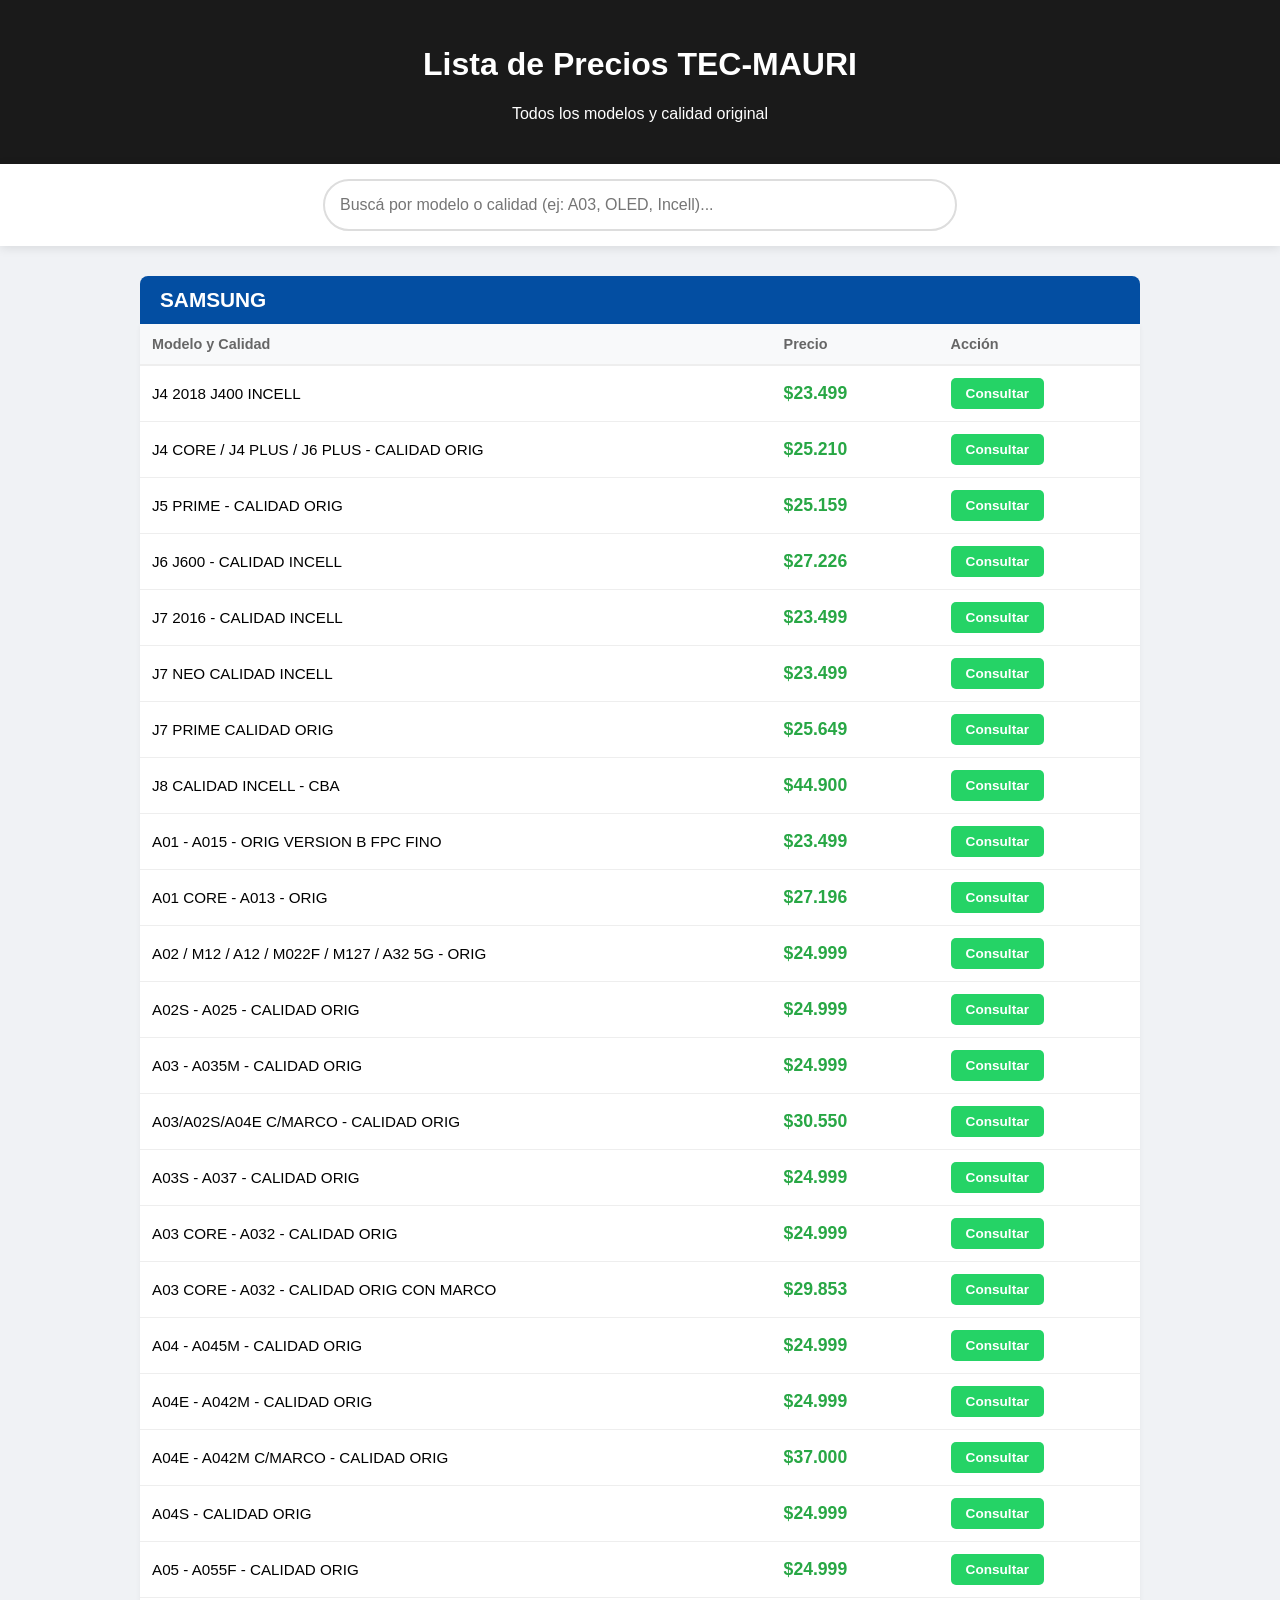
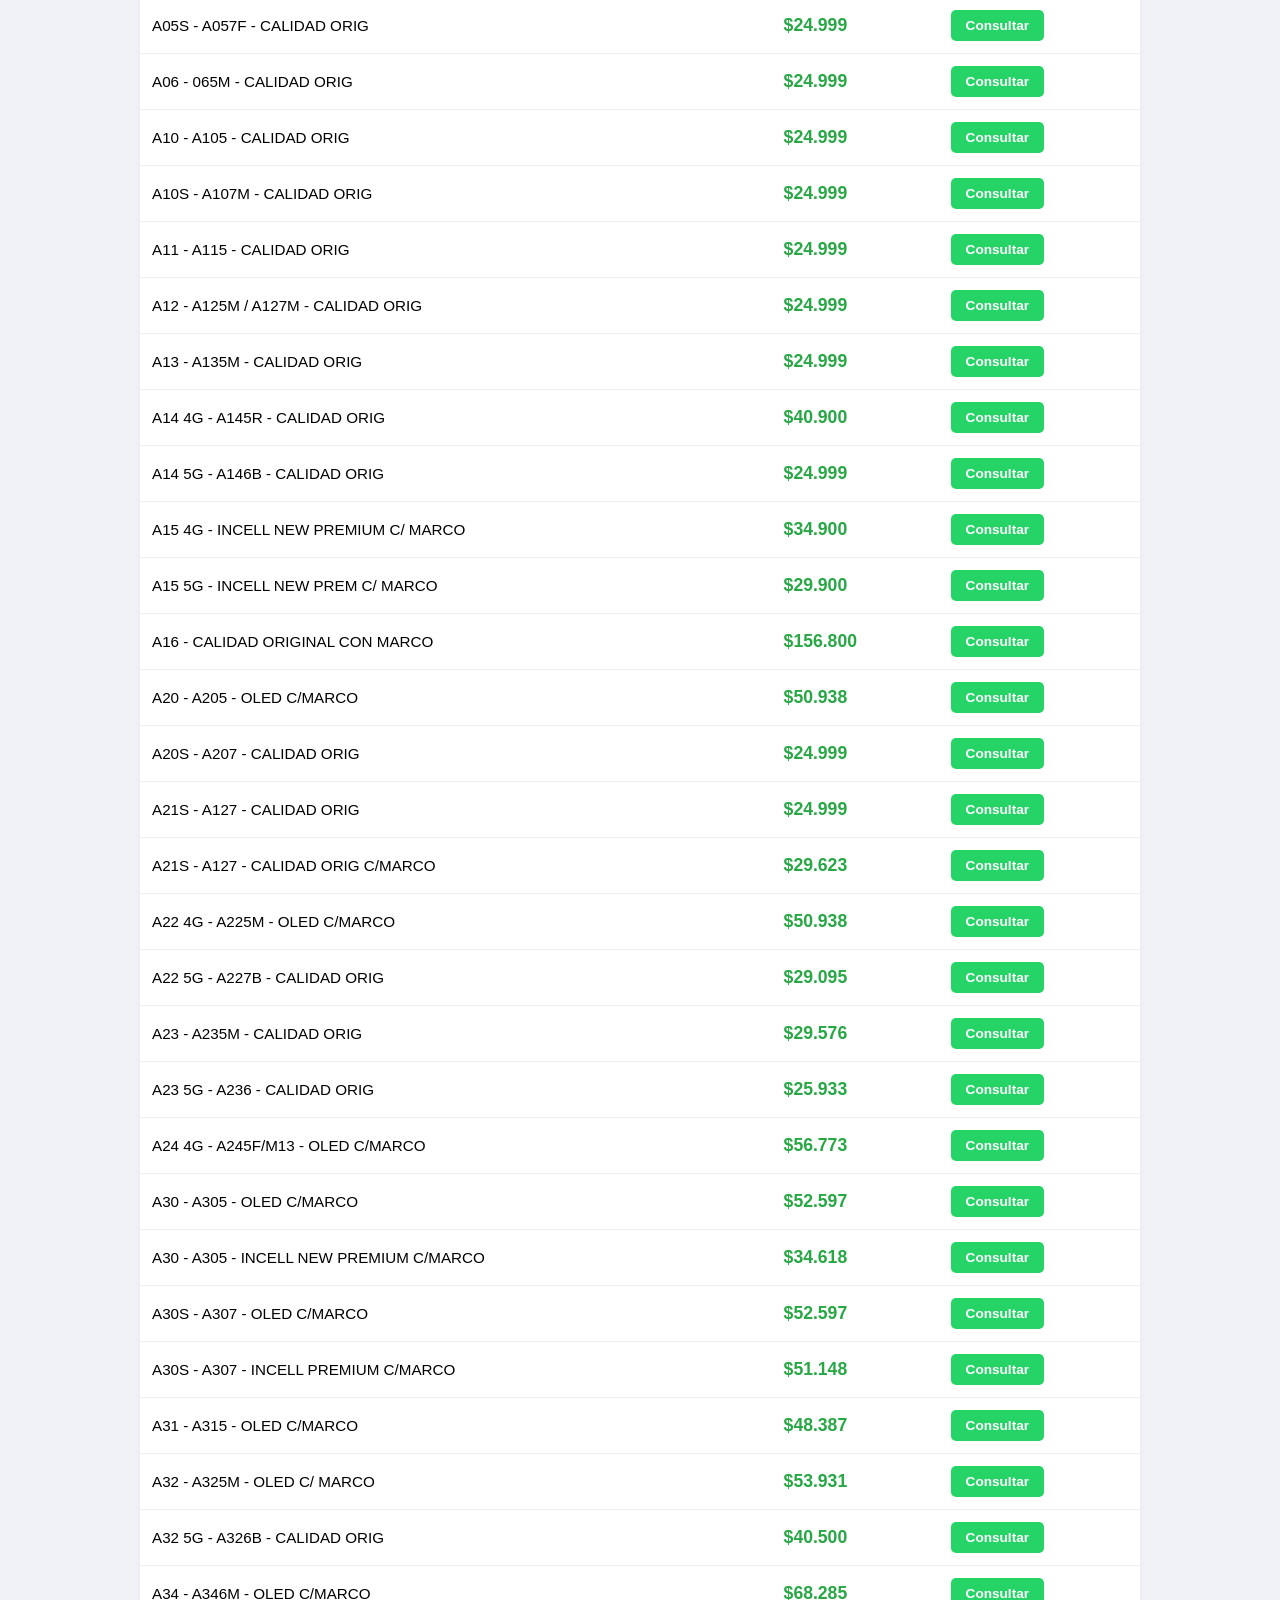
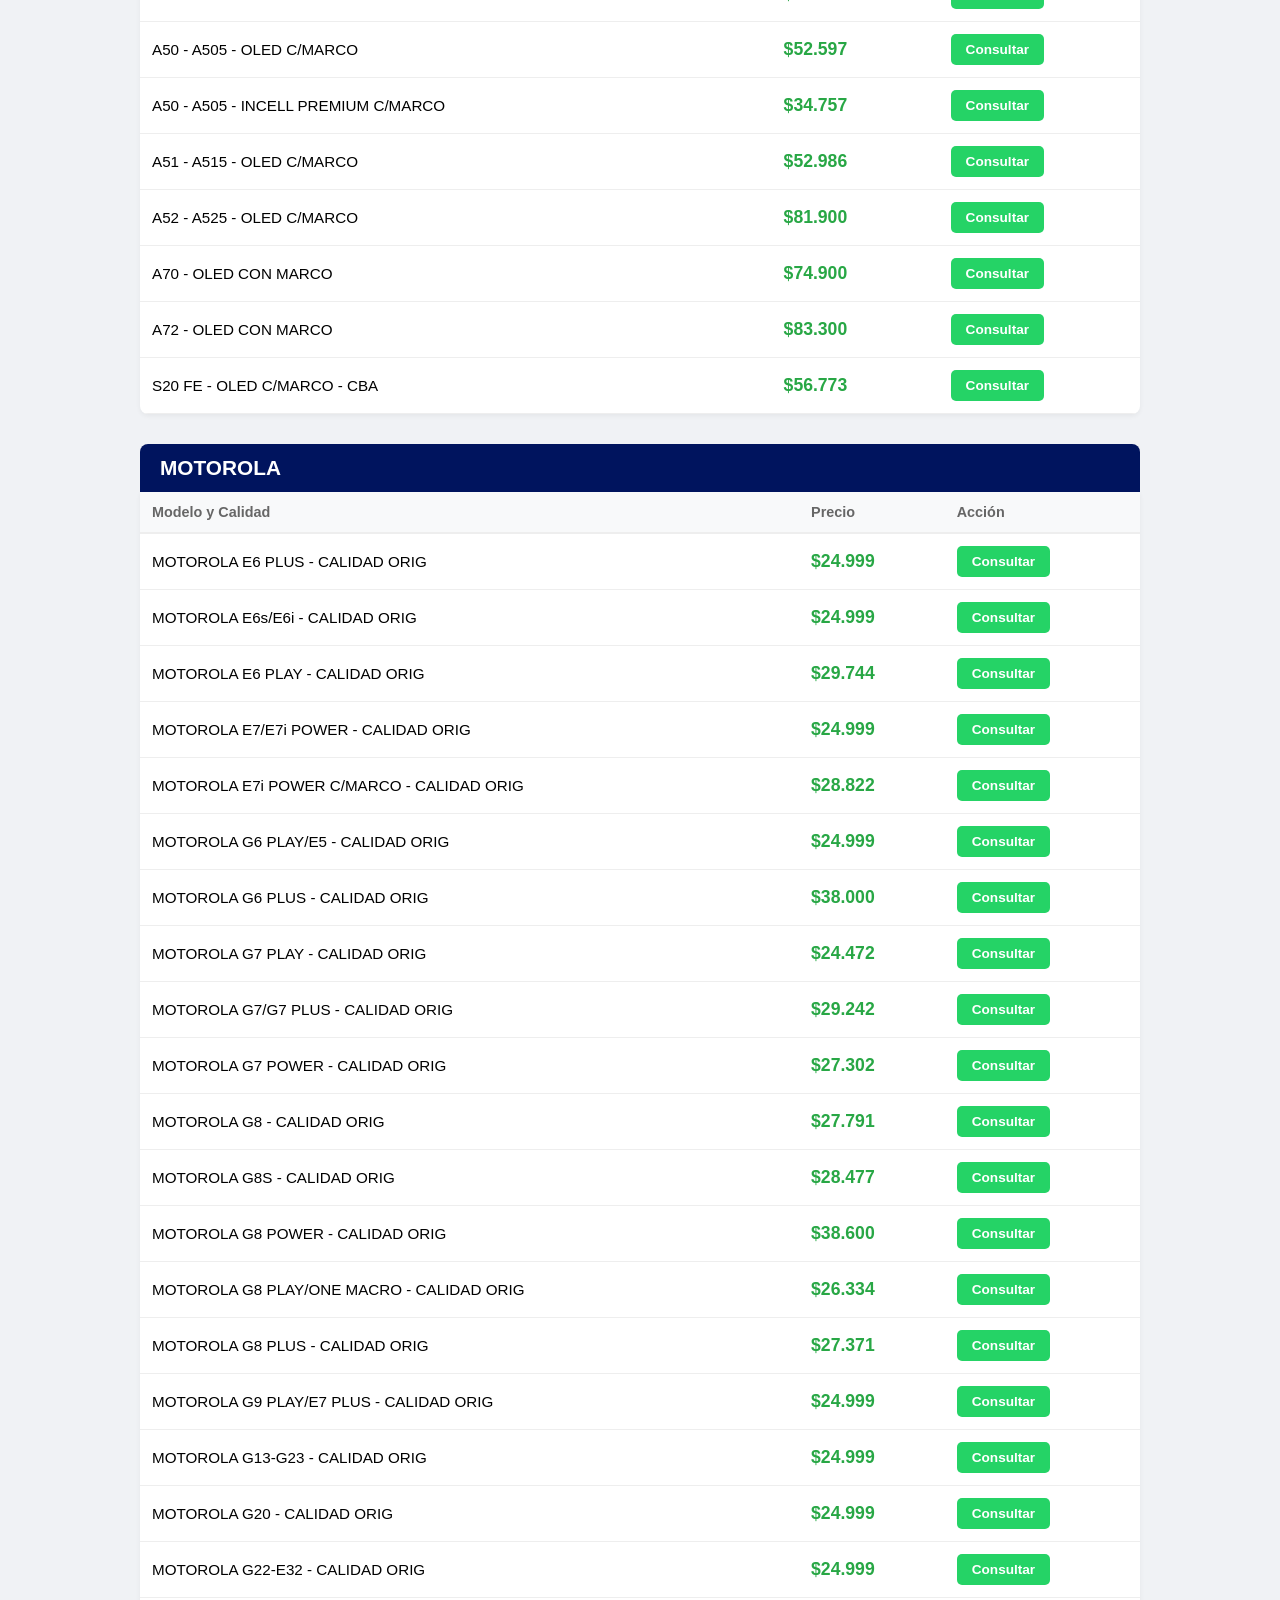
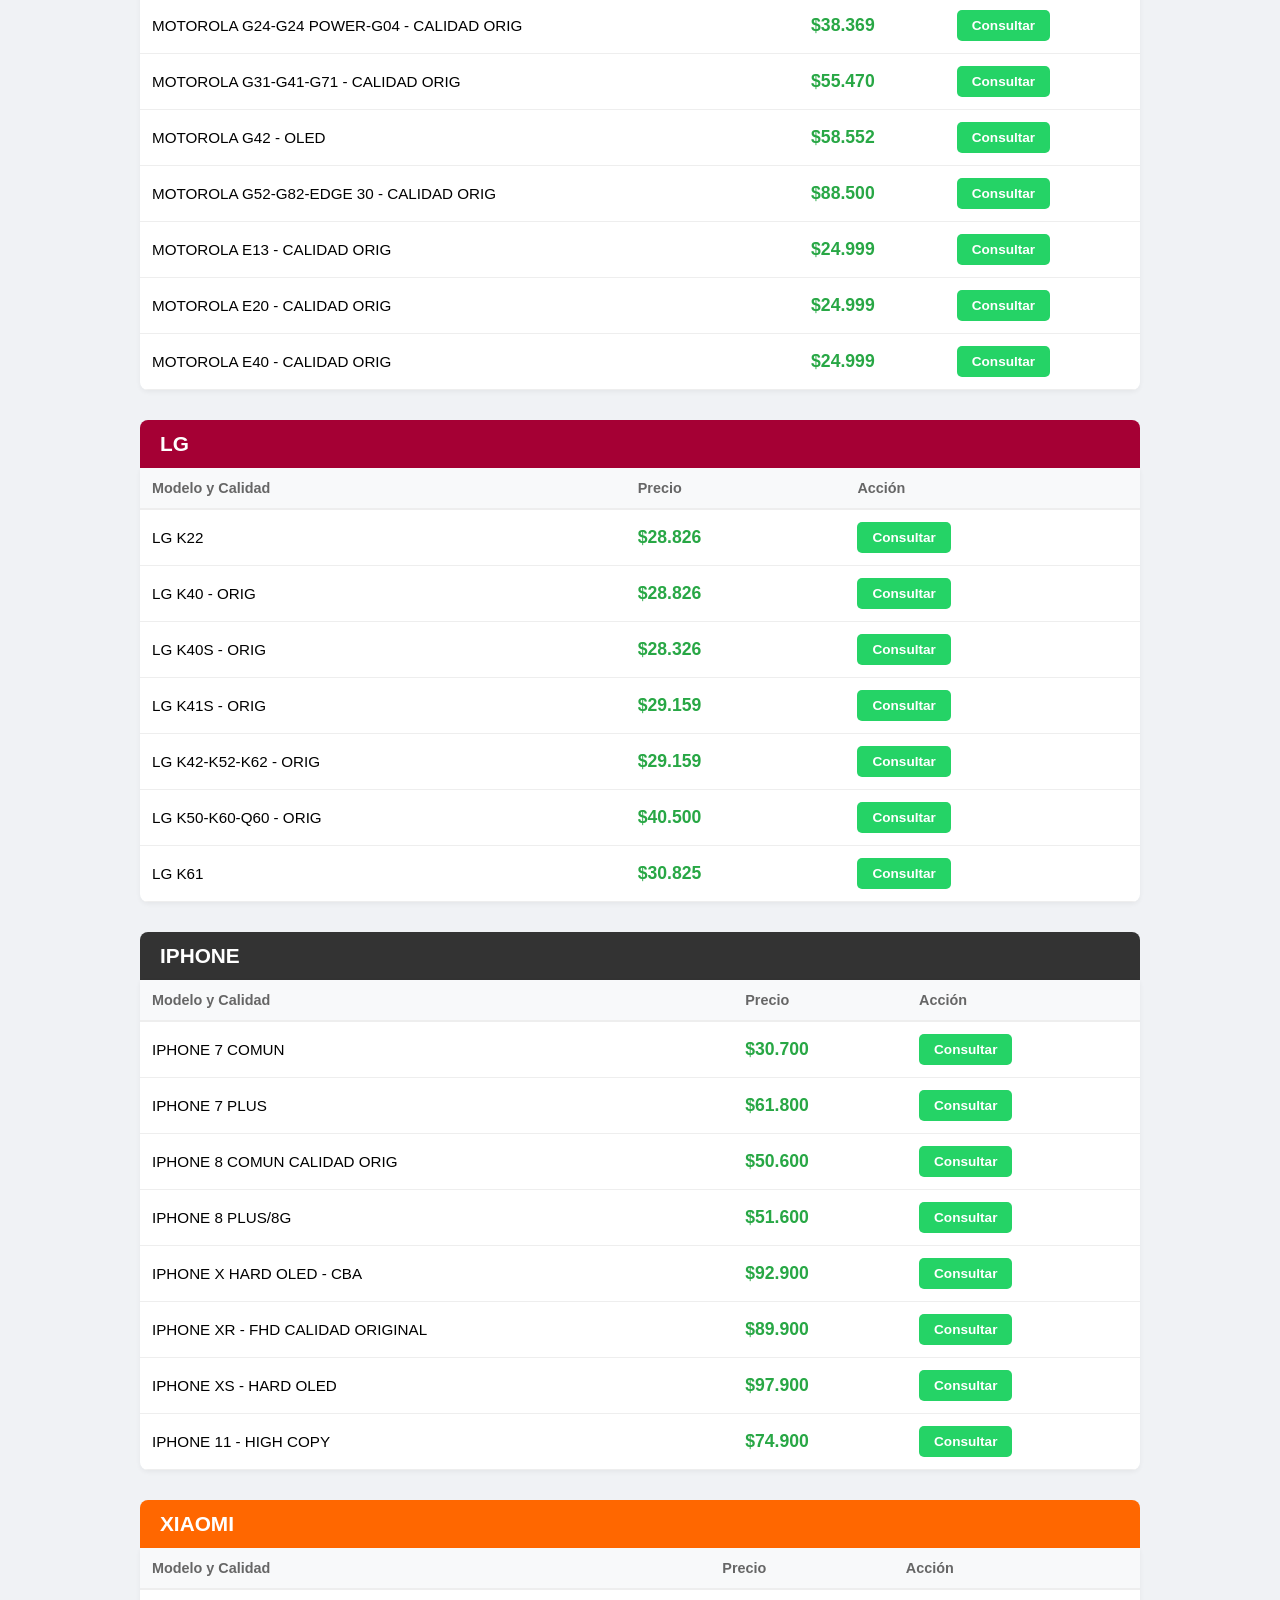
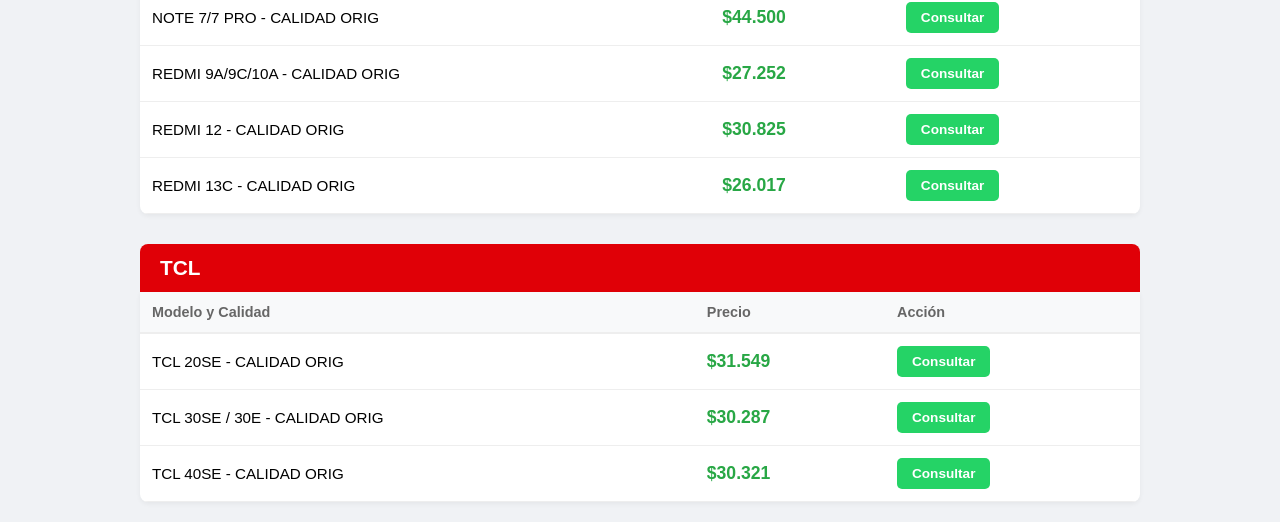
==== commit 4f9ddcdf: "Add files via upload" ====
--- a/index.html
+++ b/index.html
@@ -1,44 +1,221 @@
 <!DOCTYPE html>
 <html lang="es">
 <head>
-<meta charset="UTF-8">
-<title>GAMEPIXER</title>
-<link rel="stylesheet" href="style.css">
+    <meta charset="UTF-8">
+    <meta name="viewport" content="width=device-width, initial-scale=1.0">
+    <title>Catálogo Completo - Service San Luis</title>
+    <style>
+        :root { --samsung: #034ea2; --motorola: #00145e; --apple: #333; --lg: #a50034; --xiaomi: #ff6700; --tcl: #e00007; --whatsapp: #25D366; }
+        body { font-family: 'Segoe UI', Tahoma, Geneva, Verdana, sans-serif; background: #f0f2f5; margin: 0; padding: 0; }
+        header { background: #1a1a1a; color: white; padding: 25px; text-align: center; box-shadow: 0 4px 12px rgba(0,0,0,0.1); }
+        .search-box { position: sticky; top: 0; background: white; padding: 15px; z-index: 100; text-align: center; box-shadow: 0 2px 10px rgba(0,0,0,0.1); }
+        #buscador { width: 90%; max-width: 600px; padding: 15px; border-radius: 30px; border: 2px solid #ddd; font-size: 1rem; outline: none; }
+        #buscador:focus { border-color: var(--whatsapp); }
+        .container { max-width: 1000px; margin: 20px auto; padding: 0 15px; }
+        .marca-header { color: white; padding: 12px 20px; border-radius: 8px 8px 0 0; margin-top: 30px; font-size: 1.3rem; text-transform: uppercase; font-weight: bold; }
+        .tabla-container { background: white; border-radius: 0 0 8px 8px; overflow-x: auto; box-shadow: 0 2px 5px rgba(0,0,0,0.05); }
+        table { width: 100%; border-collapse: collapse; min-width: 500px; }
+        th { background: #f8f9fa; padding: 12px; text-align: left; font-size: 0.9rem; color: #666; border-bottom: 2px solid #eee; }
+        td { padding: 12px; border-bottom: 1px solid #eee; font-size: 0.95rem; }
+        tr:hover { background: #f9f9f9; }
+        .precio { font-weight: bold; color: #28a745; white-space: nowrap; font-size: 1.1rem; }
+        .btn-ws { background: var(--whatsapp); color: white; text-decoration: none; padding: 8px 15px; border-radius: 5px; font-weight: bold; font-size: 0.85rem; display: inline-block; }
+        .bg-samsung { background: var(--samsung); } .bg-motorola { background: var(--motorola); }
+        .bg-apple { background: var(--apple); } .bg-lg { background: var(--lg); }
+        .bg-xiaomi { background: var(--xiaomi); } .bg-tcl { background: var(--tcl); }
+    </style>
 </head>
-
 <body>
 
 <header>
-<h1>GAMEPIXER</h1>
-<p>CONTRASEÑA: GAMEPIXER</p>
+    <h1>Lista de Precios TEC-MAURI</h1>
+    <p>Todos los modelos y calidad original</p>
 </header>
 
-<!-- Filtros por categoría -->
-<div class="filtros" style="text-align:center; margin:20px 0;">
-  <button onclick="filtrarCategoria('Todos')">Todos</button>
-  <button onclick="filtrarCategoria('Shooter')">Shooter</button>
-  <button onclick="filtrarCategoria('Aventura')">Aventura</button>
-  <button onclick="filtrarCategoria('Pelea')">Pelea</button>
-  <button onclick="filtrarCategoria('Horror')">Horror</button>
-  <button onclick="filtrarCategoria('Estrategia')">Estrategia</button>
-  <button onclick="filtrarCategoria('Plataformas')">Plataformas</button>
-  <button onclick="filtrarCategoria('Metroidvania')">Metroidvania</button>
-  <button onclick="filtrarCategoria('Survival')">Survival</button>
-  <button onclick="filtrarCategoria('Terror')">Terror</button>
+<div class="search-box">
+    <input type="text" id="buscador" placeholder="Buscá por modelo o calidad (ej: A03, OLED, Incell)..." onkeyup="filtrar()">
 </div>
 
-<div class="buscador" style="text-align:center; margin-bottom:20px;">
-<input type="text" id="buscador" placeholder="Buscar juego...">
-</div>
-
-<!-- Contenedor donde se insertan los juegos automáticamente -->
-<div class="contenedor" id="contenedor-juegos">
-</div>
-
-<footer>
-<p>© 2026 Juegos Full PC</p>
-</footer>
-
-<script src="script.js"></script>
+<div class="container" id="lista-precios">
+    </div>
+
+<script>
+    const nroTelef = "542665061503"; // PONÉ TU WHATSAPP
+
+    const productos = [
+        // --- SAMSUNG ---
+        {m: "Samsung", d: "J4 2018 J400 INCELL", p: "23.499"},
+        {m: "Samsung", d: "J4 CORE / J4 PLUS / J6 PLUS - CALIDAD ORIG", p: "25.210"},
+        {m: "Samsung", d: "J5 PRIME - CALIDAD ORIG", p: "25.159"},
+        {m: "Samsung", d: "J6 J600 - CALIDAD INCELL", p: "27.226"},
+        {m: "Samsung", d: "J7 2016 - CALIDAD INCELL", p: "23.499"},
+        {m: "Samsung", d: "J7 NEO CALIDAD INCELL", p: "23.499"},
+        {m: "Samsung", d: "J7 PRIME CALIDAD ORIG", p: "25.649"},
+        {m: "Samsung", d: "J8 CALIDAD INCELL - CBA", p: "44.900"},
+        {m: "Samsung", d: "A01 - A015 - ORIG VERSION B FPC FINO", p: "23.499"},
+        {m: "Samsung", d: "A01 CORE - A013 - ORIG", p: "27.196"},
+        {m: "Samsung", d: "A02 / M12 / A12 / M022F / M127 / A32 5G - ORIG", p: "24.999"},
+        {m: "Samsung", d: "A02S - A025 - CALIDAD ORIG", p: "24.999"},
+        {m: "Samsung", d: "A03 - A035M - CALIDAD ORIG", p: "24.999"},
+        {m: "Samsung", d: "A03/A02S/A04E C/MARCO - CALIDAD ORIG", p: "30.550"},
+        {m: "Samsung", d: "A03S - A037 - CALIDAD ORIG", p: "24.999"},
+        {m: "Samsung", d: "A03 CORE - A032 - CALIDAD ORIG", p: "24.999"},
+        {m: "Samsung", d: "A03 CORE - A032 - CALIDAD ORIG CON MARCO", p: "29.853"},
+        {m: "Samsung", d: "A04 - A045M - CALIDAD ORIG", p: "24.999"},
+        {m: "Samsung", d: "A04E - A042M - CALIDAD ORIG", p: "24.999"},
+        {m: "Samsung", d: "A04E - A042M C/MARCO - CALIDAD ORIG", p: "37.000"},
+        {m: "Samsung", d: "A04S - CALIDAD ORIG", p: "24.999"},
+        {m: "Samsung", d: "A05 - A055F - CALIDAD ORIG", p: "24.999"},
+        {m: "Samsung", d: "A05S - A057F - CALIDAD ORIG", p: "24.999"},
+        {m: "Samsung", d: "A06 - 065M - CALIDAD ORIG", p: "24.999"},
+        {m: "Samsung", d: "A10 - A105 - CALIDAD ORIG", p: "24.999"},
+        {m: "Samsung", d: "A10S - A107M - CALIDAD ORIG", p: "24.999"},
+        {m: "Samsung", d: "A11 - A115 - CALIDAD ORIG", p: "24.999"},
+        {m: "Samsung", d: "A12 - A125M / A127M - CALIDAD ORIG", p: "24.999"},
+        {m: "Samsung", d: "A13 - A135M - CALIDAD ORIG", p: "24.999"},
+        {m: "Samsung", d: "A14 4G - A145R - CALIDAD ORIG", p: "40.900"},
+        {m: "Samsung", d: "A14 5G - A146B - CALIDAD ORIG", p: "24.999"},
+        {m: "Samsung", d: "A15 4G - INCELL NEW PREMIUM C/ MARCO", p: "34.900"},
+        {m: "Samsung", d: "A15 5G - INCELL NEW PREM C/ MARCO", p: "29.900"},
+        {m: "Samsung", d: "A16 - CALIDAD ORIGINAL CON MARCO", p: "156.800"},
+        {m: "Samsung", d: "A20 - A205 - OLED C/MARCO", p: "50.938"},
+        {m: "Samsung", d: "A20S - A207 - CALIDAD ORIG", p: "24.999"},
+        {m: "Samsung", d: "A21S - A127 - CALIDAD ORIG", p: "24.999"},
+        {m: "Samsung", d: "A21S - A127 - CALIDAD ORIG C/MARCO", p: "29.623"},
+        {m: "Samsung", d: "A22 4G - A225M - OLED C/MARCO", p: "50.938"},
+        {m: "Samsung", d: "A22 5G - A227B - CALIDAD ORIG", p: "29.095"},
+        {m: "Samsung", d: "A23 - A235M - CALIDAD ORIG", p: "29.576"},
+        {m: "Samsung", d: "A23 5G - A236 - CALIDAD ORIG", p: "25.933"},
+        {m: "Samsung", d: "A24 4G - A245F/M13 - OLED C/MARCO", p: "56.773"},
+        {m: "Samsung", d: "A30 - A305 - OLED C/MARCO", p: "52.597"},
+        {m: "Samsung", d: "A30 - A305 - INCELL NEW PREMIUM C/MARCO", p: "34.618"},
+        {m: "Samsung", d: "A30S - A307 - OLED C/MARCO", p: "52.597"},
+        {m: "Samsung", d: "A30S - A307 - INCELL PREMIUM C/MARCO", p: "51.148"},
+        {m: "Samsung", d: "A31 - A315 - OLED C/MARCO", p: "48.387"},
+        {m: "Samsung", d: "A32 - A325M - OLED C/ MARCO", p: "53.931"},
+        {m: "Samsung", d: "A32 5G - A326B - CALIDAD ORIG", p: "40.500"},
+        {m: "Samsung", d: "A34 - A346M - OLED C/MARCO", p: "68.285"},
+        {m: "Samsung", d: "A50 - A505 - OLED C/MARCO", p: "52.597"},
+        {m: "Samsung", d: "A50 - A505 - INCELL PREMIUM C/MARCO", p: "34.757"},
+        {m: "Samsung", d: "A51 - A515 - OLED C/MARCO", p: "52.986"},
+        {m: "Samsung", d: "A52 - A525 - OLED C/MARCO", p: "81.900"},
+        {m: "Samsung", d: "A70 - OLED CON MARCO", p: "74.900"},
+        {m: "Samsung", d: "A72 - OLED CON MARCO", p: "83.300"},
+        {m: "Samsung", d: "S20 FE - OLED C/MARCO - CBA", p: "56.773"},
+
+        // --- MOTOROLA ---
+        {m: "Motorola", d: "MOTOROLA E6 PLUS - CALIDAD ORIG", p: "24.999"},
+        {m: "Motorola", d: "MOTOROLA E6s/E6i - CALIDAD ORIG", p: "24.999"},
+        {m: "Motorola", d: "MOTOROLA E6 PLAY - CALIDAD ORIG", p: "29.744"},
+        {m: "Motorola", d: "MOTOROLA E7/E7i POWER - CALIDAD ORIG", p: "24.999"},
+        {m: "Motorola", d: "MOTOROLA E7i POWER C/MARCO - CALIDAD ORIG", p: "28.822"},
+        {m: "Motorola", d: "MOTOROLA G6 PLAY/E5 - CALIDAD ORIG", p: "24.999"},
+        {m: "Motorola", d: "MOTOROLA G6 PLUS - CALIDAD ORIG", p: "38.000"},
+        {m: "Motorola", d: "MOTOROLA G7 PLAY - CALIDAD ORIG", p: "24.472"},
+        {m: "Motorola", d: "MOTOROLA G7/G7 PLUS - CALIDAD ORIG", p: "29.242"},
+        {m: "Motorola", d: "MOTOROLA G7 POWER - CALIDAD ORIG", p: "27.302"},
+        {m: "Motorola", d: "MOTOROLA G8 - CALIDAD ORIG", p: "27.791"},
+        {m: "Motorola", d: "MOTOROLA G8S - CALIDAD ORIG", p: "28.477"},
+        {m: "Motorola", d: "MOTOROLA G8 POWER - CALIDAD ORIG", p: "38.600"},
+        {m: "Motorola", d: "MOTOROLA G8 PLAY/ONE MACRO - CALIDAD ORIG", p: "26.334"},
+        {m: "Motorola", d: "MOTOROLA G8 PLUS - CALIDAD ORIG", p: "27.371"},
+        {m: "Motorola", d: "MOTOROLA G9 PLAY/E7 PLUS - CALIDAD ORIG", p: "24.999"},
+        {m: "Motorola", d: "MOTOROLA G13-G23 - CALIDAD ORIG", p: "24.999"},
+        {m: "Motorola", d: "MOTOROLA G20 - CALIDAD ORIG", p: "24.999"},
+        {m: "Motorola", d: "MOTOROLA G22-E32 - CALIDAD ORIG", p: "24.999"},
+        {m: "Motorola", d: "MOTOROLA G24-G24 POWER-G04 - CALIDAD ORIG", p: "38.369"},
+        {m: "Motorola", d: "MOTOROLA G31-G41-G71 - CALIDAD ORIG", p: "55.470"},
+        {m: "Motorola", d: "MOTOROLA G42 - OLED", p: "58.552"},
+        {m: "Motorola", d: "MOTOROLA G52-G82-EDGE 30 - CALIDAD ORIG", p: "88.500"},
+        {m: "Motorola", d: "MOTOROLA E13 - CALIDAD ORIG", p: "24.999"},
+        {m: "Motorola", d: "MOTOROLA E20 - CALIDAD ORIG", p: "24.999"},
+        {m: "Motorola", d: "MOTOROLA E40 - CALIDAD ORIG", p: "24.999"},
+
+        // --- LG ---
+        {m: "LG", d: "LG K22", p: "28.826"},
+        {m: "LG", d: "LG K40 - ORIG", p: "28.826"},
+        {m: "LG", d: "LG K40S - ORIG", p: "28.326"},
+        {m: "LG", d: "LG K41S - ORIG", p: "29.159"},
+        {m: "LG", d: "LG K42-K52-K62 - ORIG", p: "29.159"},
+        {m: "LG", d: "LG K50-K60-Q60 - ORIG", p: "40.500"},
+        {m: "LG", d: "LG K61", p: "30.825"},
+
+        // --- IPHONE ---
+        {m: "iPhone", d: "IPHONE 7 COMUN", p: "30.700"},
+        {m: "iPhone", d: "IPHONE 7 PLUS", p: "61.800"},
+        {m: "iPhone", d: "IPHONE 8 COMUN CALIDAD ORIG", p: "50.600"},
+        {m: "iPhone", d: "IPHONE 8 PLUS/8G", p: "51.600"},
+        {m: "iPhone", d: "IPHONE X HARD OLED - CBA", p: "92.900"},
+        {m: "iPhone", d: "IPHONE XR - FHD CALIDAD ORIGINAL", p: "89.900"},
+        {m: "iPhone", d: "IPHONE XS - HARD OLED", p: "97.900"},
+        {m: "iPhone", d: "IPHONE 11 - HIGH COPY", p: "74.900"},
+
+        // --- XIAOMI ---
+        {m: "Xiaomi", d: "NOTE 7/7 PRO - CALIDAD ORIG", p: "44.500"},
+        {m: "Xiaomi", d: "REDMI 9A/9C/10A - CALIDAD ORIG", p: "27.252"},
+        {m: "Xiaomi", d: "REDMI 12 - CALIDAD ORIG", p: "30.825"},
+        {m: "Xiaomi", d: "REDMI 13C - CALIDAD ORIG", p: "26.017"},
+
+        // --- TCL ---
+        {m: "TCL", d: "TCL 20SE - CALIDAD ORIG", p: "31.549"},
+        {m: "TCL", d: "TCL 30SE / 30E - CALIDAD ORIG", p: "30.287"},
+        {m: "TCL", d: "TCL 40SE - CALIDAD ORIG", p: "30.321"}
+    ];
+
+    function generar() {
+        const contenedor = document.getElementById('lista-precios');
+        const marcas = [...new Set(productos.map(p => p.m))];
+        
+        contenedor.innerHTML = "";
+        marcas.forEach(marca => {
+            let mClass = marca.toLowerCase() === 'iphone' ? 'apple' : marca.toLowerCase();
+            let html = `
+                <div class="marca-grupo" data-marca="${marca.toLowerCase()}">
+                    <div class="marca-header bg-${mClass}">${marca}</div>
+                    <div class="tabla-container">
+                        <table>
+                            <thead>
+                                <tr>
+                                    <th>Modelo y Calidad</th>
+                                    <th>Precio</th>
+                                    <th>Acción</th>
+                                </tr>
+                            </thead>
+                            <tbody>
+            `;
+
+            productos.filter(p => p.m === marca).forEach(item => {
+                html += `
+                    <tr class="fila">
+                        <td>${item.d}</td>
+                        <td class="precio">$${item.p}</td>
+                        <td><a href="https://wa.me/${nroTelef}?text=Hola, consulto por: ${item.m} ${item.d}" class="btn-ws" target="_blank">Consultar</a></td>
+                    </tr>
+                `;
+            });
+
+            html += `</tbody></table></div></div>`;
+            contenedor.innerHTML += html;
+        });
+    }
+
+    function filtrar() {
+        const busqueda = document.getElementById('buscador').value.toLowerCase();
+        const filas = document.querySelectorAll('.fila');
+        
+        filas.forEach(f => {
+            const texto = f.innerText.toLowerCase();
+            f.style.display = texto.includes(busqueda) ? "" : "none";
+        });
+
+        document.querySelectorAll('.marca-grupo').forEach(g => {
+            const visibles = g.querySelectorAll('.fila[style=""]').length;
+            g.style.display = visibles > 0 ? "block" : "none";
+        });
+    }
+
+    generar();
+</script>
+
 </body>
-</html>
+</html>
